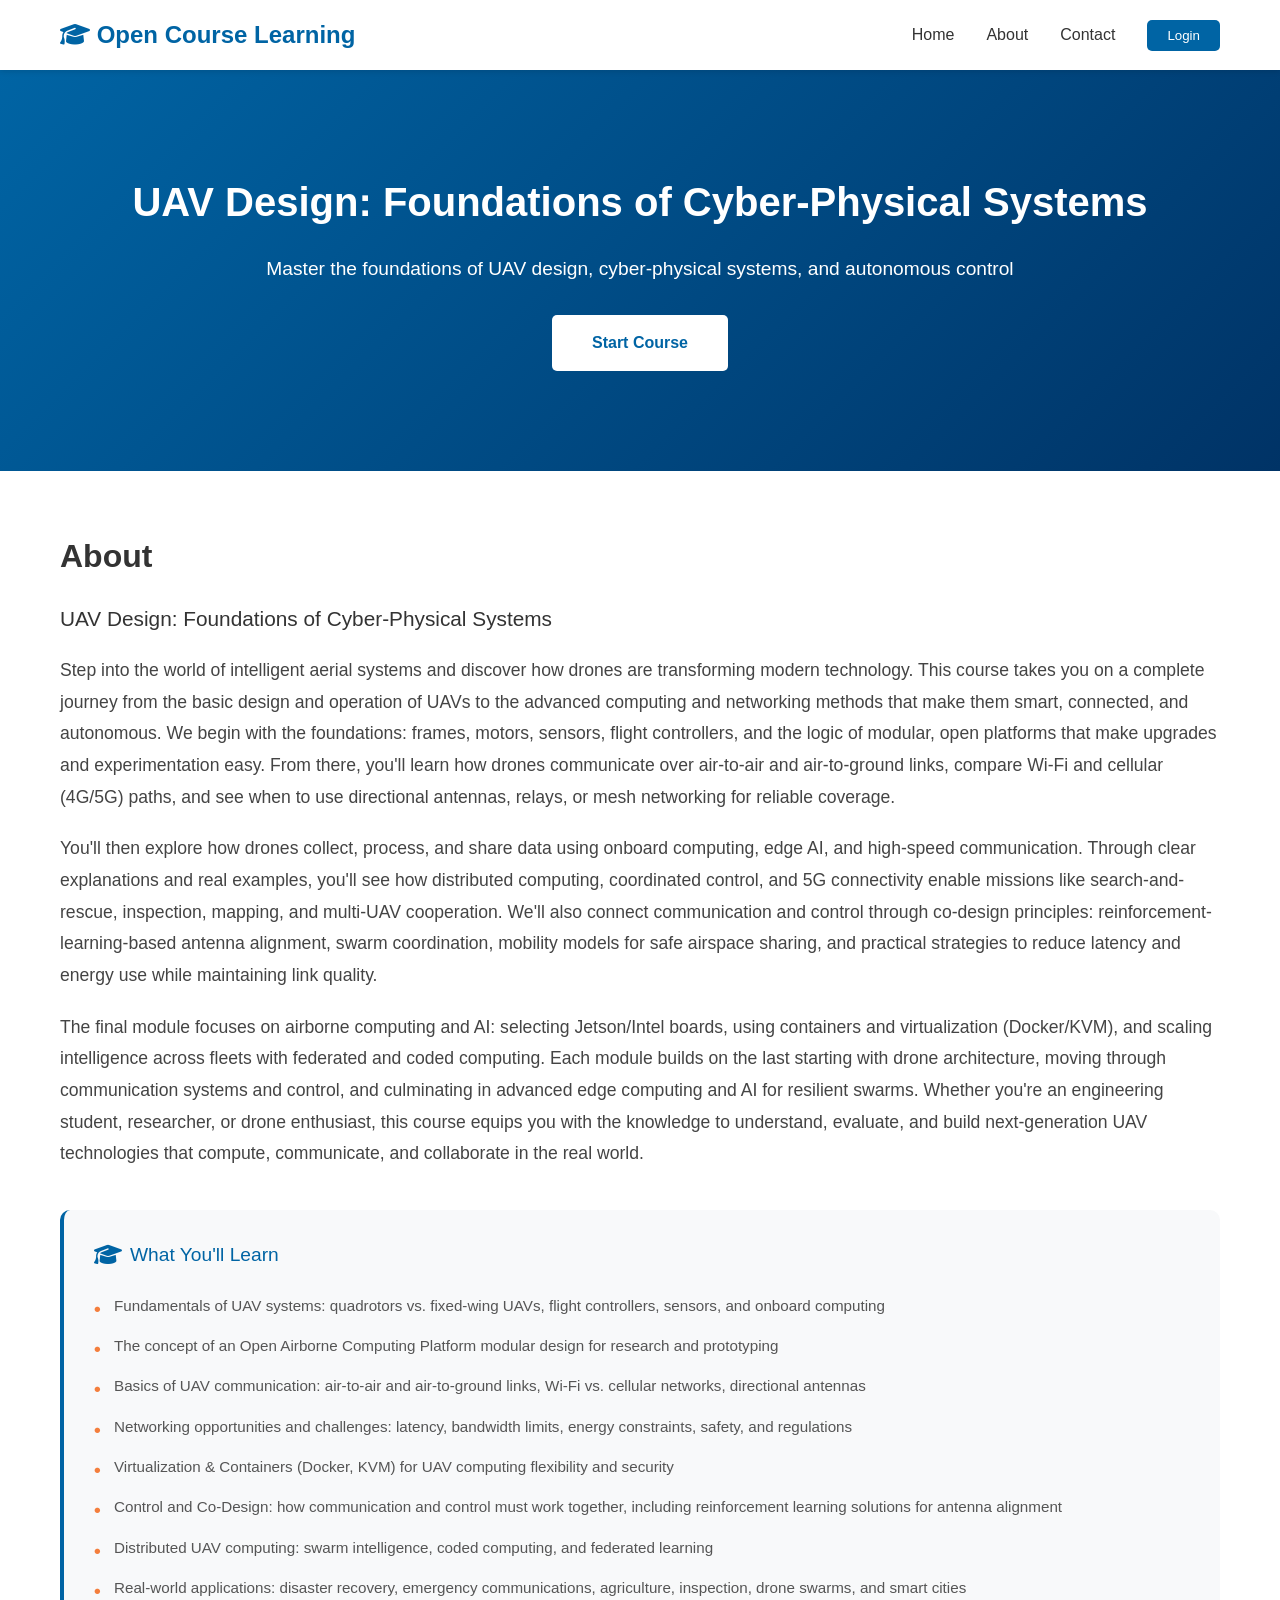
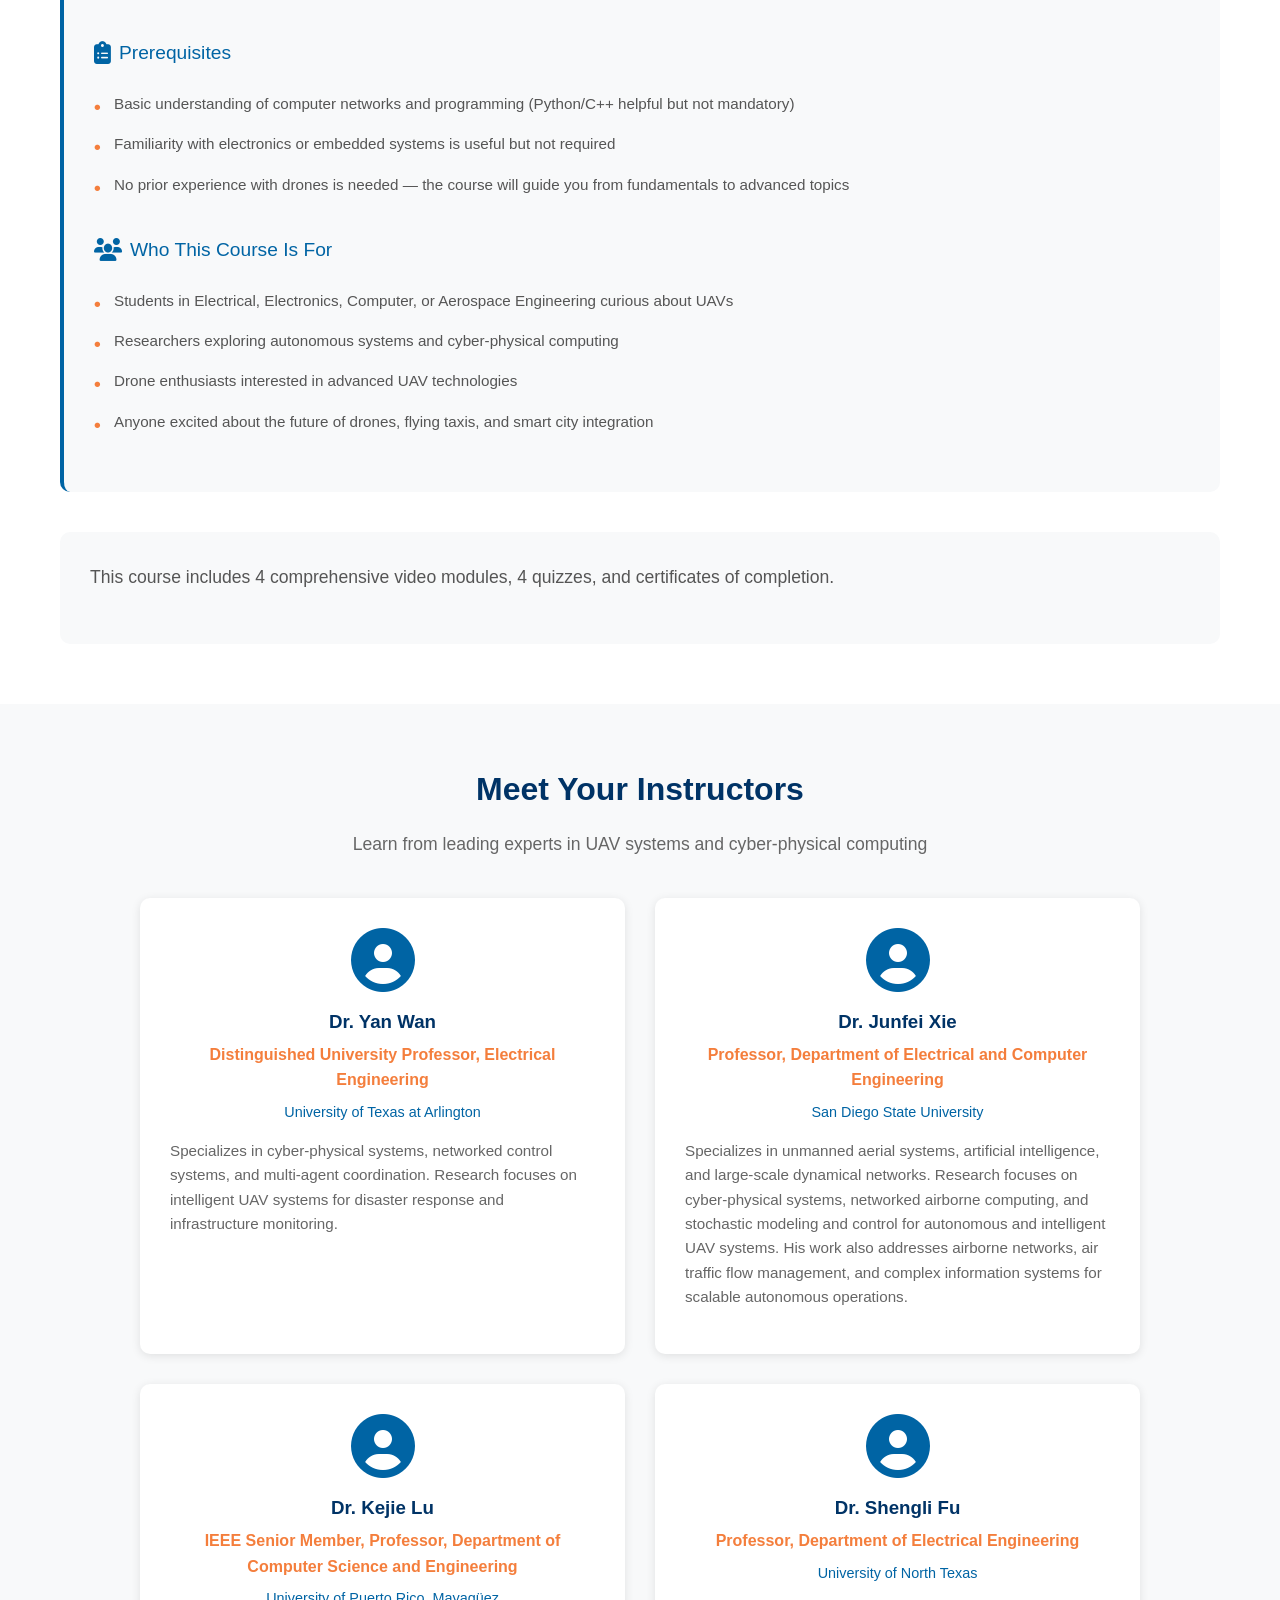
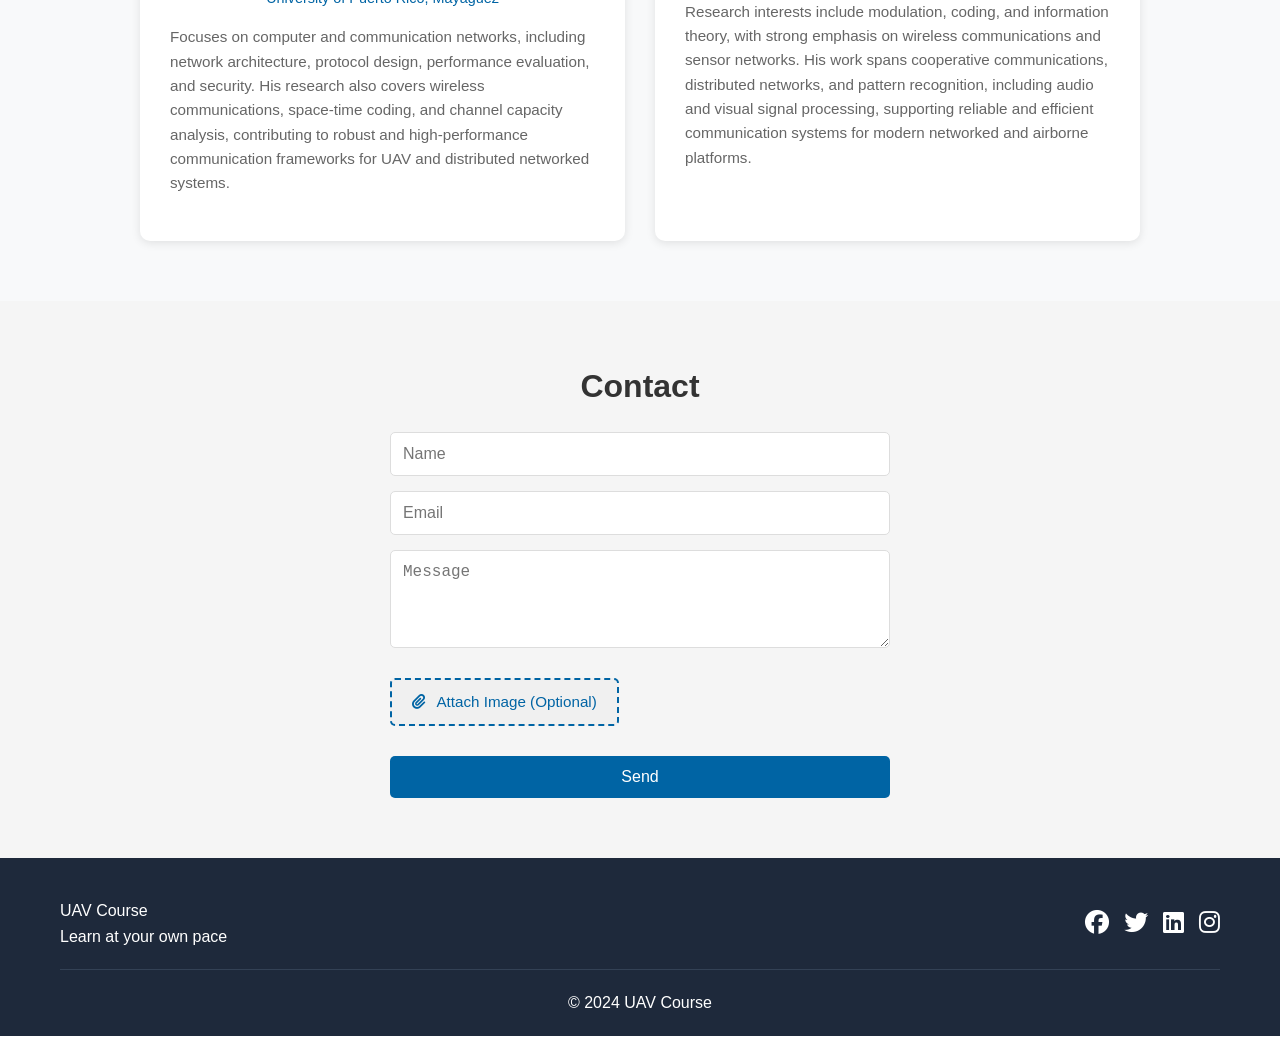
==== index.html @ 5e415e04 "Remove forgot password feature, add admin password reset tool" ====
<!DOCTYPE html>
<html lang="en">
<head>
    <meta charset="UTF-8">
    <meta name="viewport" content="width=device-width, initial-scale=1.0">
    <title>UAV Course</title>
    <link rel="stylesheet" href="css/landing-styles.css">
    <link rel="stylesheet" href="https://cdnjs.cloudflare.com/ajax/libs/font-awesome/6.4.0/css/all.min.css">
</head>
<body>
    <!-- Simple Navigation -->
    <nav class="navbar">
        <div class="container">
            <div class="logo">
                <i class="fas fa-graduation-cap"></i> Open Course Learning
            </div>
            <div class="nav-links">
                <a href="#home">Home</a>
                <a href="#about">About</a>
                <a href="#contact">Contact</a>
                <button id="authButton" class="login-btn" onclick="showAuthModal()">Login</button>
                <div id="userInfo" class="user-info" style="display: none;"></div>
            </div>
        </div>
    </nav>

    <!-- Hero Section -->
    <section id="home" class="hero">
        <h1>UAV Design: Foundations of Cyber-Physical Systems</h1>
        <p>Master the foundations of UAV design, cyber-physical systems, and autonomous control</p>
        <a href="course.html" class="start-btn">Start Course</a>
    </section>

    <!-- About Section -->
    <section id="about" class="about">
        <div class="container">
            <h2 style="text-align: left;">About</h2>
            <h3 style="text-align: left; font-weight: normal; font-size: 1.3rem; margin-bottom: 20px;">UAV Design: Foundations of Cyber-Physical Systems</h3>
            <p class="course-description" style="text-align: left;">Step into the world of intelligent aerial systems and discover how drones are transforming modern technology. This course takes you on a complete journey from the basic design and operation of UAVs to the advanced computing and networking methods that make them smart, connected, and autonomous. We begin with the foundations: frames, motors, sensors, flight controllers, and the logic of modular, open platforms that make upgrades and experimentation easy. From there, you'll learn how drones communicate over air-to-air and air-to-ground links, compare Wi-Fi and cellular (4G/5G) paths, and see when to use directional antennas, relays, or mesh networking for reliable coverage.</p>
            
            <p class="course-description" style="text-align: left;">You'll then explore how drones collect, process, and share data using onboard computing, edge AI, and high-speed communication. Through clear explanations and real examples, you'll see how distributed computing, coordinated control, and 5G connectivity enable missions like search-and-rescue, inspection, mapping, and multi-UAV cooperation. We'll also connect communication and control through co-design principles: reinforcement-learning-based antenna alignment, swarm coordination, mobility models for safe airspace sharing, and practical strategies to reduce latency and energy use while maintaining link quality.</p>
            
            <p class="course-description" style="text-align: left;">The final module focuses on airborne computing and AI: selecting Jetson/Intel boards, using containers and virtualization (Docker/KVM), and scaling intelligence across fleets with federated and coded computing. Each module builds on the last starting with drone architecture, moving through communication systems and control, and culminating in advanced edge computing and AI for resilient swarms. Whether you're an engineering student, researcher, or drone enthusiast, this course equips you with the knowledge to understand, evaluate, and build next-generation UAV technologies that compute, communicate, and collaborate in the real world.</p>
            
            <div class="course-info-single">
                <div class="info-box-full">
                    <h3><i class="fas fa-graduation-cap"></i> What You'll Learn</h3>
                    <ul>
                        <li>Fundamentals of UAV systems: quadrotors vs. fixed-wing UAVs, flight controllers, sensors, and onboard computing</li>
                        <li>The concept of an Open Airborne Computing Platform modular design for research and prototyping</li>
                        <li>Basics of UAV communication: air-to-air and air-to-ground links, Wi-Fi vs. cellular networks, directional antennas</li>
                        <li>Networking opportunities and challenges: latency, bandwidth limits, energy constraints, safety, and regulations</li>
                        <li>Virtualization & Containers (Docker, KVM) for UAV computing flexibility and security</li>
                        <li>Control and Co-Design: how communication and control must work together, including reinforcement learning solutions for antenna alignment</li>
                        <li>Distributed UAV computing: swarm intelligence, coded computing, and federated learning</li>
                        <li>Real-world applications: disaster recovery, emergency communications, agriculture, inspection, drone swarms, and smart cities</li>
                    </ul>
                    
                    <h3><i class="fas fa-clipboard-list"></i> Prerequisites</h3>
                    <ul>
                        <li>Basic understanding of computer networks and programming (Python/C++ helpful but not mandatory)</li>
                        <li>Familiarity with electronics or embedded systems is useful but not required</li>
                        <li>No prior experience with drones is needed — the course will guide you from fundamentals to advanced topics</li>
                    </ul>
                    
                    <h3><i class="fas fa-users"></i> Who This Course Is For</h3>
                    <ul>
                        <li>Students in Electrical, Electronics, Computer, or Aerospace Engineering curious about UAVs</li>
                        <li>Researchers exploring autonomous systems and cyber-physical computing</li>
                        <li>Drone enthusiasts interested in advanced UAV technologies</li>
                        <li>Anyone excited about the future of drones, flying taxis, and smart city integration</li>
                    </ul>
                </div>
            </div>
            
            <div class="course-features">
                <p class="features-note">This course includes 4 comprehensive video modules, 4 quizzes, and certificates of completion.</p>
            </div>
        </div>
    </section>

    <!-- Instructors Section -->
    <section id="instructors" class="instructors">
        <div class="container">
            <h2>Meet Your Instructors</h2>
            <p class="section-subtitle">Learn from leading experts in UAV systems and cyber-physical computing</p>
            <div class="instructors-grid">
                <div class="instructor-card">
                    <div class="instructor-icon">
                        <i class="fas fa-user-circle"></i>
                    </div>
                    <h3>Dr. Yan Wan</h3>
                    <p class="instructor-title">Distinguished University Professor, Electrical Engineering</p>
                    <p class="instructor-university">University of Texas at Arlington</p>
                    <p class="instructor-bio">Specializes in cyber-physical systems, networked control systems, and multi-agent coordination. Research focuses on intelligent UAV systems for disaster response and infrastructure monitoring.</p>
                </div>
                <div class="instructor-card">
                    <div class="instructor-icon">
                        <i class="fas fa-user-circle"></i>
                    </div>
                    <h3>Dr. Junfei Xie</h3>
                    <p class="instructor-title">Professor, Department of Electrical and Computer Engineering</p>
                    <p class="instructor-university">San Diego State University</p>
                    <p class="instructor-bio">Specializes in unmanned aerial systems, artificial intelligence, and large-scale dynamical networks. Research focuses on cyber-physical systems, networked airborne computing, and stochastic modeling and control for autonomous and intelligent UAV systems. His work also addresses airborne networks, air traffic flow management, and complex information systems for scalable autonomous operations.</p>
                </div>
                <div class="instructor-card">
                    <div class="instructor-icon">
                        <i class="fas fa-user-circle"></i>
                    </div>
                    <h3>Dr. Kejie Lu</h3>
                    <p class="instructor-title">IEEE Senior Member, Professor, Department of Computer Science and Engineering</p>
                    <p class="instructor-university">University of Puerto Rico, Mayagüez</p>
                    <p class="instructor-bio">Focuses on computer and communication networks, including network architecture, protocol design, performance evaluation, and security. His research also covers wireless communications, space-time coding, and channel capacity analysis, contributing to robust and high-performance communication frameworks for UAV and distributed networked systems.</p>
                </div>
                <div class="instructor-card">
                    <div class="instructor-icon">
                        <i class="fas fa-user-circle"></i>
                    </div>
                    <h3>Dr. Shengli Fu</h3>
                    <p class="instructor-title">Professor, Department of Electrical Engineering</p>
                    <p class="instructor-university">University of North Texas</p>
                    <p class="instructor-bio">Research interests include modulation, coding, and information theory, with strong emphasis on wireless communications and sensor networks. His work spans cooperative communications, distributed networks, and pattern recognition, including audio and visual signal processing, supporting reliable and efficient communication systems for modern networked and airborne platforms.</p>
                </div>
            </div>
        </div>
    </section>

    <!-- Contact Section -->
    <section id="contact" class="contact">
        <div class="container">
            <h2>Contact</h2>
            <form id="contactForm">
                <input type="text" id="contactName" name="name" placeholder="Name" required>
                <input type="email" id="contactEmail" name="email" placeholder="Email" required>
                <textarea id="contactMessage" name="message" placeholder="Message" rows="4" required></textarea>
                <div class="file-upload-wrapper">
                    <label for="contactAttachment" class="file-upload-label">
                        <i class="fas fa-paperclip"></i> Attach Image (Optional)
                    </label>
                    <input type="file" id="contactAttachment" name="attachment" accept="image/*" class="file-input">
                    <span id="fileName" class="file-name"></span>
                </div>
                <button type="submit" id="contactSubmitBtn">Send</button>
            </form>
        </div>
    </section>

    <!-- Simple Footer -->
    <footer class="footer">
        <div class="container">
            <div class="footer-content">
                <div>
                    <p>UAV Course</p>
                    <p>Learn at your own pace</p>
                </div>
                <div class="social">
                    <a href="#"><i class="fab fa-facebook"></i></a>
                    <a href="#"><i class="fab fa-twitter"></i></a>
                    <a href="#"><i class="fab fa-linkedin"></i></a>
                    <a href="#"><i class="fab fa-instagram"></i></a>
                </div>
            </div>
            <p class="copyright">© 2024 UAV Course</p>
        </div>
    </footer>

    <!-- Login Modal -->
    <div id="authModal" class="modal">
        <div class="modal-box">
            <button class="close-btn" onclick="closeAuthModal()">×</button>
            
            <div id="loginForm" class="form-container">
                <h3>Login</h3>
                <form onsubmit="handleLogin(event)">
                    <input type="email" id="loginEmail" placeholder="Email" required>
                    <input type="password" id="loginPassword" placeholder="Password" required>
                    <button type="submit">Login</button>
                </form>
                <p>Don't have an account? <a href="#" id="showRegister">Register</a></p>
                <p style="font-size: 0.9rem; color: #666; margin-top: 10px;">Forgot password? <a href="#contact">Contact us</a> for help.</p>
            </div>

            <div id="registerForm" class="form-container" style="display: none;">
                <h3>Register</h3>
                <form onsubmit="handleRegister(event)">
                    <input type="text" id="registerFirstName" placeholder="First Name" required>
                    <input type="text" id="registerLastName" placeholder="Last Name" required>
                    <input type="email" id="registerEmail" placeholder="Email" required>
                    <input type="password" id="registerPassword" placeholder="Create New Password" minlength="6" required>
                    <button type="submit">Register</button>
                </form>
                <p>Already have an account? <a href="#" id="showLogin">Login</a></p>
            </div>
        </div>
    </div>

    <script src="js/auth.js"></script>
    <script src="js/landing-contact.js"></script>
    <script>
        // Smooth scroll
        document.querySelectorAll('a[href^="#"]').forEach(link => {
            link.addEventListener('click', (e) => {
                e.preventDefault();
                const target = document.querySelector(link.getAttribute('href'));
                if (target) {
                    target.scrollIntoView({ behavior: 'smooth' });
                }
            });
        });
    </script>
</body>
</html>
---- css/landing-styles.css ----
* {
    margin: 0;
    padding: 0;
    box-sizing: border-box;
}

body {
    font-family: Arial, sans-serif;
    line-height: 1.6;
    color: #333;
}

.container {
    max-width: 1200px;
    margin: 0 auto;
    padding: 0 20px;
}

/* Navigation */
.navbar {
    background: white;
    padding: 1rem 0;
    box-shadow: 0 2px 5px rgba(0,0,0,0.1);
    position: sticky;
    top: 0;
    z-index: 100;
}

.navbar .container {
    display: flex;
    justify-content: space-between;
    align-items: center;
}

.logo {
    font-size: 1.5rem;
    font-weight: bold;
    color: #0064A4;
}

.nav-links {
    display: flex;
    gap: 2rem;
    align-items: center;
}

.nav-links a {
    color: #333;
    text-decoration: none;
}

.nav-links a:hover {
    color: #0064A4;
}

.login-btn {
    padding: 8px 20px;
    background: #0064A4;
    color: white;
    border: none;
    border-radius: 5px;
    cursor: pointer;
}

.login-btn:hover {
    background: #003366;
}

/* Hero */
.hero {
    text-align: center;
    padding: 100px 20px;
    background: linear-gradient(135deg, #0064A4 0%, #003366 100%);
    color: white;
}

.hero h1 {
    font-size: 2.5rem;
    margin-bottom: 20px;
    font-weight: 700;
}

.hero p {
    font-size: 1.2rem;
    margin-bottom: 30px;
    font-weight: 400;
}

.start-btn {
    display: inline-block;
    padding: 15px 40px;
    background: white;
    color: #0064A4;
    text-decoration: none;
    border-radius: 5px;
    font-weight: bold;
}

.start-btn:hover {
    background: #f0f0f0;
}

/* About */
.about {
    padding: 60px 20px;
    background: white;
}

.about h2 {
    text-align: left !important;
    margin-bottom: 20px;
    font-size: 2rem;
}

.about h3 {
    text-align: left !important;
    font-weight: normal;
    font-size: 1.3rem;
    margin-bottom: 20px;
}

.about p {
    text-align: left !important;
    max-width: 100%;
    margin: 0 0 20px 0;
    font-size: 1.1rem;
}

.course-description {
    font-size: 1.05rem;
    line-height: 1.8;
    color: #444;
    margin-bottom: 20px;
    text-align: left !important;
    max-width: 100%;
}

.course-info-grid {
    display: grid;
    grid-template-columns: repeat(3, 1fr);
    gap: 20px;
    margin: 30px 0;
}

.info-box {
    background: #f8f9fa;
    padding: 20px;
    border-radius: 8px;
    border-left: 4px solid #0064A4;
}

.info-box h3 {
    color: #0064A4;
    margin-bottom: 12px;
    font-size: 1.1rem;
    display: flex;
    align-items: center;
    gap: 8px;
}

.info-box h3 i {
    font-size: 1.3rem;
}

.info-box ul {
    list-style: none;
    padding: 0;
    margin: 0;
}

.info-box ul li {
    padding: 6px 0;
    padding-left: 20px;
    position: relative;
    color: #555;
    line-height: 1.5;
    font-size: 0.9rem;
}

.info-box ul li:before {
    content: "•";
    position: absolute;
    left: 0;
    color: #F47E3C;
    font-weight: bold;
    font-size: 1.2rem;
}

.features-note {
    font-size: 1.1rem;
    color: #555;
    line-height: 1.8;
    text-align: center;
    margin-top: 30px;
}

/* Course Features */
.course-features {
    text-align: center;
    margin-top: 40px;
    padding: 30px;
    background: #f8f9fa;
    border-radius: 10px;
}

/* Instructors Section */
.instructors {
    padding: 60px 20px;
    background: #f8f9fa;
}

.instructors h2 {
    text-align: center;
    margin-bottom: 15px;
    font-size: 2rem;
    color: #003366;
}

.section-subtitle {
    text-align: center;
    color: #666;
    margin-bottom: 40px;
    font-size: 1.1rem;
}

.instructors-grid {
    display: grid;
    grid-template-columns: repeat(2, 1fr);
    gap: 30px;
    max-width: 1000px;
    margin: 0 auto;
}

.instructor-card {
    background: white;
    padding: 30px;
    border-radius: 10px;
    box-shadow: 0 2px 10px rgba(0,0,0,0.1);
    transition: transform 0.3s;
}

.instructor-card:hover {
    transform: translateY(-5px);
    box-shadow: 0 5px 20px rgba(0,100,164,0.2);
}

.instructor-icon {
    text-align: center;
    margin-bottom: 15px;
}

.instructor-icon i {
    font-size: 4rem;
    color: #0064A4;
}

.instructor-card h3 {
    text-align: center;
    color: #003366;
    margin-bottom: 5px;
}

.instructor-title {
    text-align: center;
    color: #F47E3C;
    font-weight: 600;
    margin-bottom: 8px;
}

.instructor-university {
    text-align: center;
    color: #0064A4;
    font-size: 0.9rem;
    font-weight: 500;
    margin-bottom: 15px;
}

.instructor-bio {
    color: #666;
    line-height: 1.6;
    font-size: 0.95rem;
    text-align: left;
    margin-bottom: 15px;
}

.instructor-email {
    text-align: center;
    font-size: 0.9rem;
    color: #0064A4;
    margin-top: 15px;
}

.instructor-email i {
    margin-right: 5px;
}

.instructor-email a {
    color: #0064A4;
    text-decoration: none;
    font-weight: 500;
}

.instructor-email a:hover {
    text-decoration: underline;
}

.instructor-video-link {
    display: inline-block;
    padding: 10px 20px;
    background: #0064A4;
    color: white !important;
    text-decoration: none;
    border-radius: 5px;
    font-size: 14px;
    font-weight: 600;
    transition: all 0.3s ease;
}

.instructor-video-link:hover {
    background: #004d7a;
    transform: translateY(-2px);
    box-shadow: 0 4px 8px rgba(0, 100, 164, 0.3);
}

.instructor-video-link i {
    margin-right: 5px;
}

/* Contact */
.contact {
    padding: 60px 20px;
    background: #f5f5f5;
}

.contact h2 {
    text-align: center;
    margin-bottom: 20px;
    font-size: 2rem;
}

.contact-info {
    text-align: center;
    font-size: 1.1rem;
    margin-bottom: 30px;
    color: #555;
}

.contact-info a {
    color: #0064A4;
    text-decoration: none;
    font-weight: 600;
}

.contact-info a:hover {
    text-decoration: underline;
}

.contact form {
    max-width: 500px;
    margin: 0 auto;
    display: flex;
    flex-direction: column;
    gap: 15px;
}

.contact input,
.contact textarea {
    padding: 12px;
    border: 1px solid #ddd;
    border-radius: 5px;
    font-size: 1rem;
}

.contact button {
    padding: 12px;
    background: #0064A4;
    color: white;
    border: none;
    border-radius: 5px;
    cursor: pointer;
    font-size: 1rem;
}

.contact button:hover {
    background: #003366;
}

.file-upload-wrapper {
    margin: 15px 0;
}

.file-upload-label {
    display: inline-block;
    padding: 10px 20px;
    background: #f0f0f0;
    color: #0064A4;
    border: 2px dashed #0064A4;
    border-radius: 5px;
    cursor: pointer;
    font-size: 0.95rem;
    transition: all 0.3s;
}

.file-upload-label:hover {
    background: #e0e0e0;
    border-color: #003366;
}

.file-upload-label i {
    margin-right: 8px;
}

.file-input {
    display: none;
}

.file-name {
    display: inline-block;
    margin-left: 15px;
    color: #666;
    font-size: 0.9rem;
}

/* Footer */
.footer {
    background: #1e293b;
    color: white;
    padding: 40px 20px 20px;
}

.footer-content {
    display: flex;
    justify-content: space-between;
    align-items: center;
    margin-bottom: 20px;
}

.social {
    display: flex;
    gap: 15px;
}

.social a {
    color: white;
    font-size: 1.5rem;
}

.social a:hover {
    color: #F47E3C;
}

.copyright {
    text-align: center;
    padding-top: 20px;
    border-top: 1px solid #334155;
}

/* Modal */
.modal {
    display: none;
    position: fixed;
    top: 0;
    left: 0;
    width: 100%;
    height: 100%;
    background: rgba(0,0,0,0.7);
    align-items: center;
    justify-content: center;
    z-index: 1000;
    opacity: 0;
    transition: opacity 0.3s ease;
}

.modal.show {
    display: flex !important;
    opacity: 1;
}

.modal-box {
    background: white;
    padding: 40px;
    border-radius: 10px;
    max-width: 400px;
    width: 90%;
    position: relative;
    animation: slideIn 0.3s ease;
}

@keyframes slideIn {
    from {
        transform: translateY(-50px);
        opacity: 0;
    }
    to {
        transform: translateY(0);
        opacity: 1;
    }
}

.close-btn {
    position: absolute;
    top: 10px;
    right: 15px;
    background: none;
    border: none;
    font-size: 2rem;
    cursor: pointer;
    color: #666;
}

.close-btn:hover {
    color: #333;
}

.form-container h3 {
    margin-bottom: 20px;
    text-align: center;
    color: #003366;
}

.form-container input {
    width: 100%;
    padding: 12px;
    margin-bottom: 15px;
    border: 1px solid #ddd;
    border-radius: 5px;
    font-size: 1rem;
}

.form-container input:focus {
    outline: none;
    border-color: #0064A4;
}

.form-container button {
    width: 100%;
    padding: 12px;
    background: #0064A4;
    color: white;
    border: none;
    border-radius: 5px;
    cursor: pointer;
    font-size: 1rem;
    font-weight: 600;
    transition: background 0.3s;
}

.form-container button:hover {
    background: #003366;
}

.form-container button:disabled {
    background: #ccc;
    cursor: not-allowed;
}

.form-container p {
    text-align: center;
    margin-top: 15px;
    font-size: 0.95rem;
}

.form-container a {
    color: #0064A4;
    text-decoration: none;
    font-weight: 600;
}

.form-container a:hover {
    text-decoration: underline;
}

/* User Info Display */
.user-info {
    display: none;
    align-items: center;
    gap: 10px;
    padding: 8px 15px;
    background: #f8f9fa;
    border-radius: 8px;
}

.user-avatar i {
    font-size: 2rem;
    color: #0064A4;
}

.user-details {
    display: flex;
    flex-direction: column;
    align-items: flex-start;
}

.user-name {
    font-weight: 600;
    color: #003366;
    font-size: 0.95rem;
}

.user-email {
    font-size: 0.8rem;
    color: #666;
}

.btn-logout {
    background: #dc3545;
    color: white;
    border: none;
    padding: 6px 12px;
    border-radius: 5px;
    cursor: pointer;
    font-size: 0.9rem;
    transition: background 0.3s;
}

.btn-logout:hover {
    background: #c82333;
}

.btn-logout i {
    font-size: 1rem;
}

/* Notification Styles */
.notification {
    position: fixed;
    top: 20px;
    right: 20px;
    padding: 15px 20px;
    border-radius: 8px;
    color: white;
    font-weight: 600;
    z-index: 10000;
    animation: slideInRight 0.3s ease;
    box-shadow: 0 4px 12px rgba(0,0,0,0.15);
}

@keyframes slideInRight {
    from {
        transform: translateX(400px);
        opacity: 0;
    }
    to {
        transform: translateX(0);
        opacity: 1;
    }
}

@keyframes slideOutRight {
    from {
        transform: translateX(0);
        opacity: 1;
    }
    to {
        transform: translateX(400px);
        opacity: 0;
    }
}

.notification.success {
    background: #28a745;
}

.notification.error {
    background: #dc3545;
}

.notification.info {
    background: #17a2b8;
}

/* Certificates Section */
.certificates-section {
    margin-top: 50px;
    padding: 40px;
    background: linear-gradient(135deg, #f8f9fa 0%, #e9ecef 100%);
    border-radius: 15px;
    border: 2px solid #0064A4;
}

.certificates-section h3 {
    text-align: center;
    color: #003366;
    font-size: 1.8rem;
    margin-bottom: 10px;
}

.cert-description {
    text-align: center;
    color: #666;
    margin-bottom: 30px;
    font-size: 1.1rem;
}

.certificates-grid {
    display: grid;
    grid-template-columns: repeat(auto-fit, minmax(280px, 1fr));
    gap: 25px;
    margin-top: 20px;
}

.certificate-card {
    background: white;
    padding: 30px;
    border-radius: 12px;
    box-shadow: 0 4px 15px rgba(0,0,0,0.1);
    text-align: center;
    transition: transform 0.3s, box-shadow 0.3s;
    border: 2px solid #e9ecef;
}

.certificate-card:hover {
    transform: translateY(-5px);
    box-shadow: 0 8px 25px rgba(0,100,164,0.2);
}

.certificate-card.full-course-cert {
    border: 3px solid #FFD700;
    background: linear-gradient(135deg, #FFF9E6 0%, #FFFBF0 100%);
}

.cert-icon {
    font-size: 4rem;
    color: #0064A4;
    margin-bottom: 15px;
}

.cert-icon.gold {
    color: #FFD700;
}

.certificate-card h4 {
    color: #003366;
    font-size: 1.2rem;
    margin-bottom: 10px;
    line-height: 1.4;
}

.cert-score {
    color: #F47E3C;
    font-size: 1.3rem;
    font-weight: bold;
    margin: 10px 0;
}

.cert-status {
    color: #10b981;
    font-size: 1rem;
    margin: 10px 0;
    display: flex;
    align-items: center;
    justify-content: center;
    gap: 8px;
}

.download-cert-btn {
    margin-top: 15px;
    padding: 12px 25px;
    background: #0064A4;
    color: white;
    border: none;
    border-radius: 8px;
    cursor: pointer;
    font-size: 1rem;
    font-weight: 600;
    transition: background 0.3s;
    display: inline-flex;
    align-items: center;
    gap: 8px;
}

.download-cert-btn:hover {
    background: #003366;
}

.download-cert-btn.gold {
    background: linear-gradient(135deg, #FFD700 0%, #FFA500 100%);
    color: #003366;
}

.download-cert-btn.gold:hover {
    background: linear-gradient(135deg, #FFA500 0%, #FF8C00 100%);
}

/* Responsive */
.course-info-single {
    margin: 40px 0;
}

.info-box-full {
    background: #f8f9fa;
    padding: 30px;
    border-radius: 10px;
    border-left: 4px solid #0064A4;
}

.info-box-full h3 {
    color: #0064A4;
    margin-top: 30px;
    margin-bottom: 15px;
    font-size: 1.2rem;
    display: flex;
    align-items: center;
    gap: 8px;
}

.info-box-full h3:first-child {
    margin-top: 0;
}

.info-box-full h3 i {
    font-size: 1.4rem;
}

.info-box-full ul {
    list-style: none;
    padding: 0;
    margin: 0 0 20px 0;
}

.info-box-full ul li {
    padding: 8px 0;
    padding-left: 20px;
    position: relative;
    color: #555;
    line-height: 1.6;
    font-size: 0.95rem;
}

.info-box-full ul li:before {
    content: "•";
    position: absolute;
    left: 0;
    color: #F47E3C;
    font-weight: bold;
    font-size: 1.2rem;
}

@media (max-width: 1024px) {
    .course-info-grid {
        grid-template-columns: 1fr;
    }
    
    .certificates-grid {
        grid-template-columns: repeat(auto-fit, minmax(250px, 1fr));
    }
}

@media (max-width: 768px) {
    .nav-links {
        gap: 1rem;
    }
    
    .hero h1 {
        font-size: 2rem;
    }
    
    .course-description {
        font-size: 1rem;
        text-align: left;
    }
    
    .course-info-grid {
        grid-template-columns: 1fr;
    }
    
    .instructors-grid {
        grid-template-columns: 1fr;
    }
    
    .footer-content {
        flex-direction: column;
        gap: 20px;
    }
    
    .user-info {
        flex-direction: column;
        gap: 5px;
    }
}
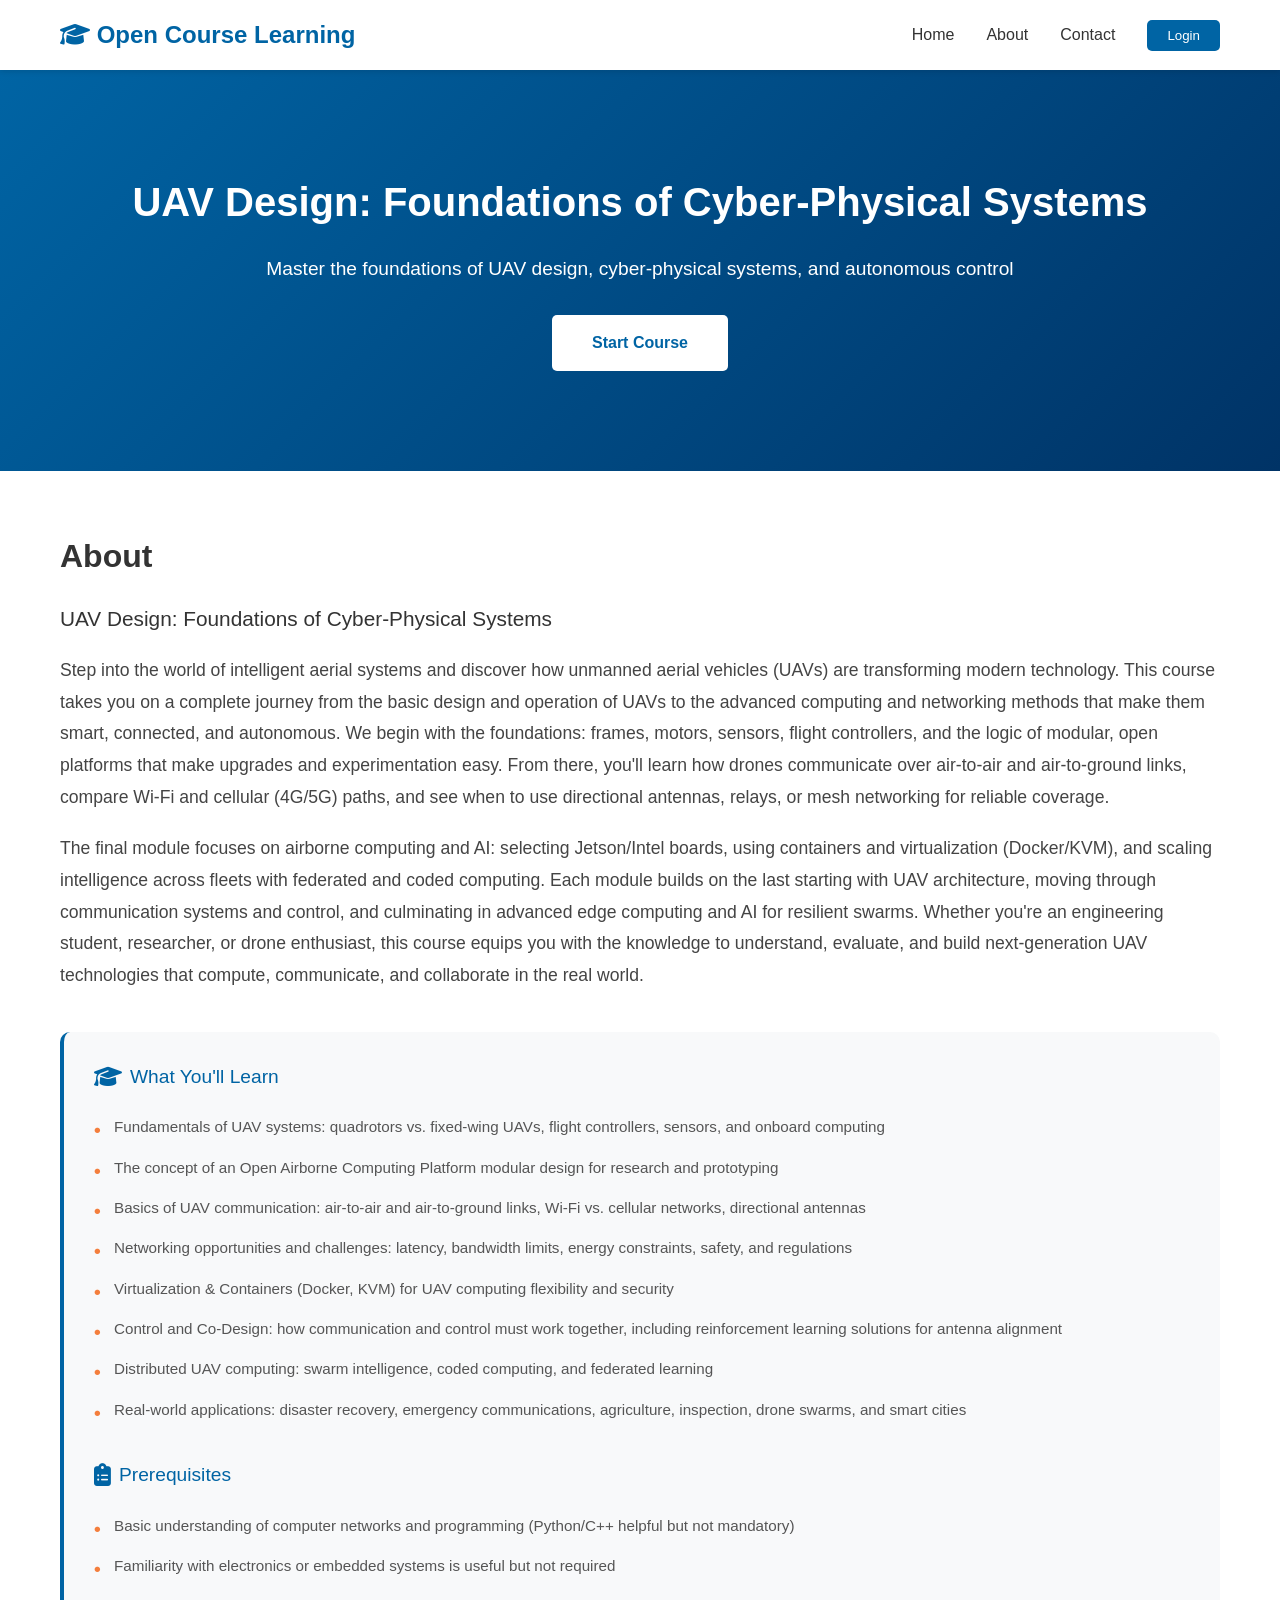
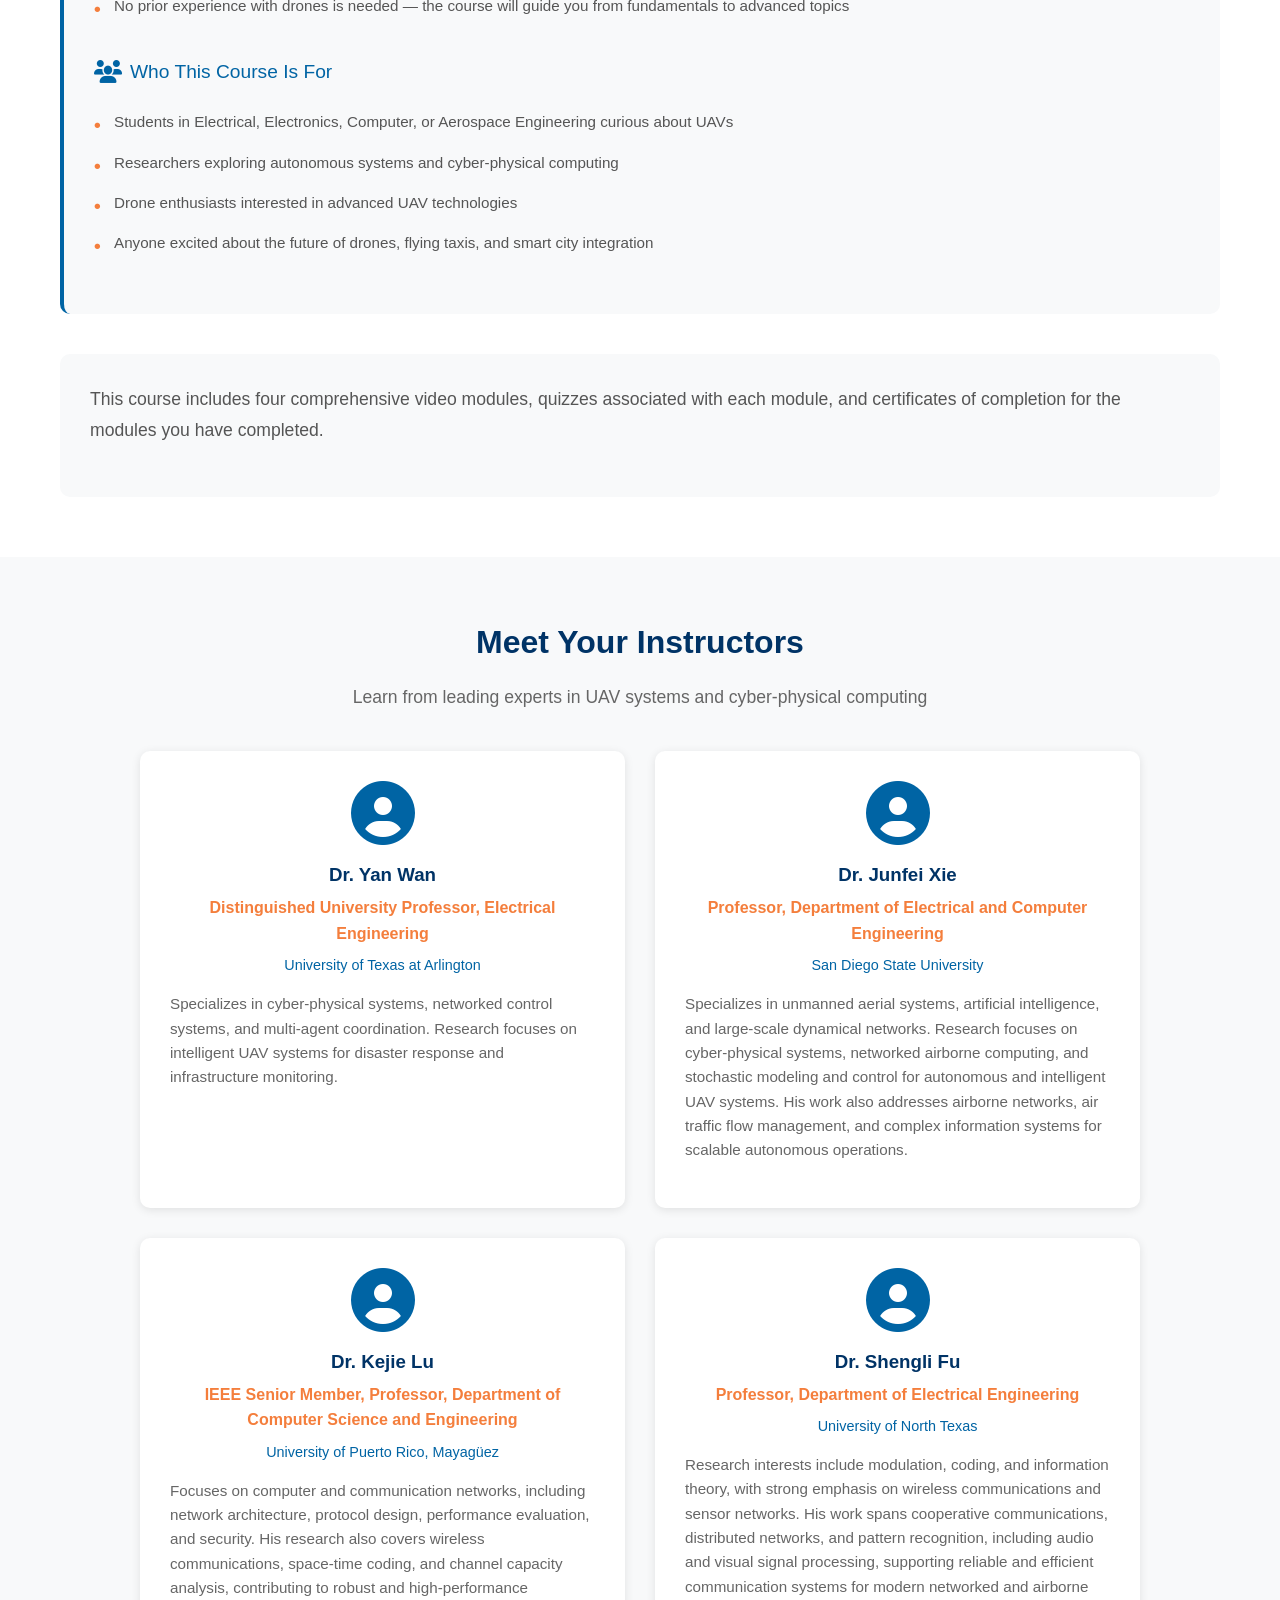
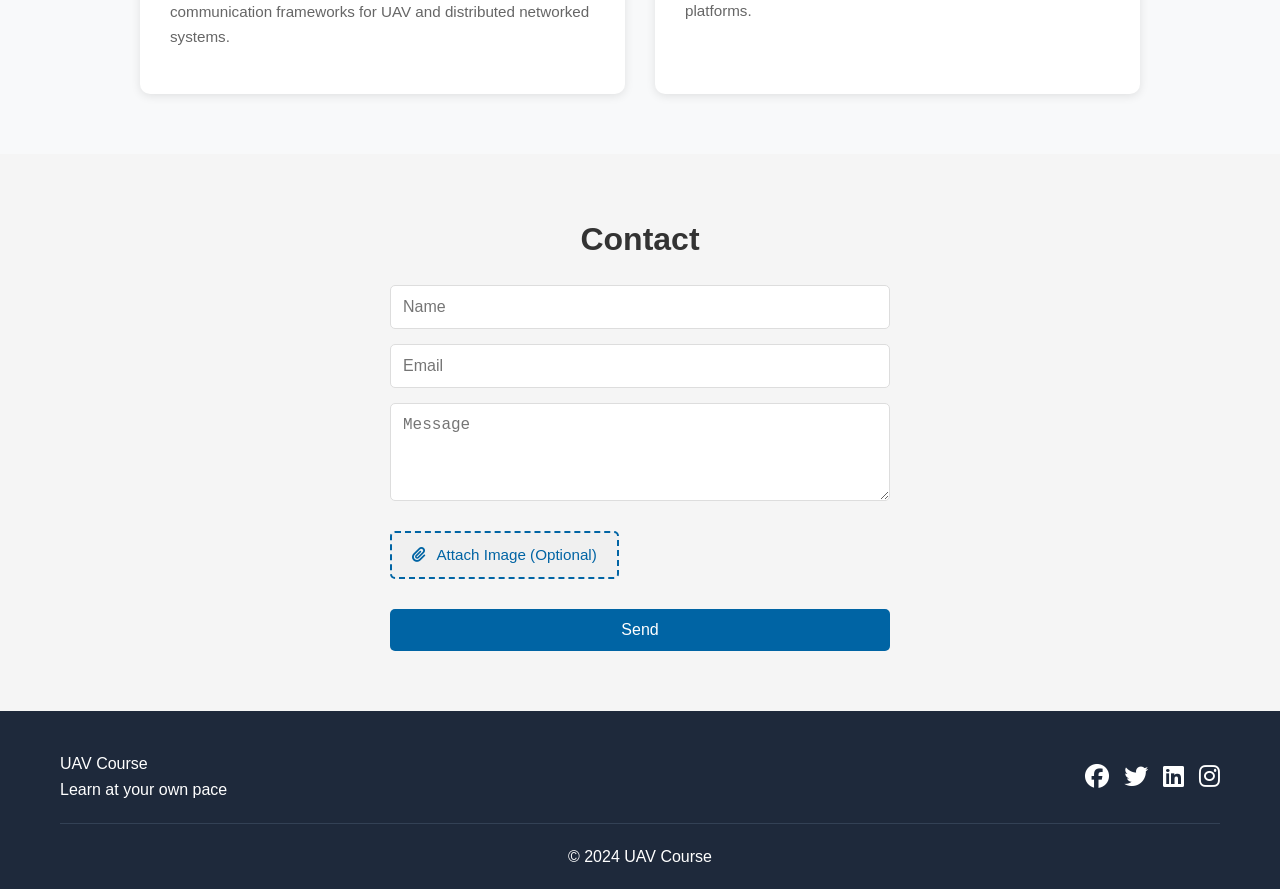
==== commit 8fbd5a25: "Update index.html" ====
--- a/index.html
+++ b/index.html
@@ -36,11 +36,9 @@
         <div class="container">
             <h2 style="text-align: left;">About</h2>
             <h3 style="text-align: left; font-weight: normal; font-size: 1.3rem; margin-bottom: 20px;">UAV Design: Foundations of Cyber-Physical Systems</h3>
-            <p class="course-description" style="text-align: left;">Step into the world of intelligent aerial systems and discover how drones are transforming modern technology. This course takes you on a complete journey from the basic design and operation of UAVs to the advanced computing and networking methods that make them smart, connected, and autonomous. We begin with the foundations: frames, motors, sensors, flight controllers, and the logic of modular, open platforms that make upgrades and experimentation easy. From there, you'll learn how drones communicate over air-to-air and air-to-ground links, compare Wi-Fi and cellular (4G/5G) paths, and see when to use directional antennas, relays, or mesh networking for reliable coverage.</p>
-            
-            <p class="course-description" style="text-align: left;">You'll then explore how drones collect, process, and share data using onboard computing, edge AI, and high-speed communication. Through clear explanations and real examples, you'll see how distributed computing, coordinated control, and 5G connectivity enable missions like search-and-rescue, inspection, mapping, and multi-UAV cooperation. We'll also connect communication and control through co-design principles: reinforcement-learning-based antenna alignment, swarm coordination, mobility models for safe airspace sharing, and practical strategies to reduce latency and energy use while maintaining link quality.</p>
-            
-            <p class="course-description" style="text-align: left;">The final module focuses on airborne computing and AI: selecting Jetson/Intel boards, using containers and virtualization (Docker/KVM), and scaling intelligence across fleets with federated and coded computing. Each module builds on the last starting with drone architecture, moving through communication systems and control, and culminating in advanced edge computing and AI for resilient swarms. Whether you're an engineering student, researcher, or drone enthusiast, this course equips you with the knowledge to understand, evaluate, and build next-generation UAV technologies that compute, communicate, and collaborate in the real world.</p>
+            <p class="course-description" style="text-align: left;">Step into the world of intelligent aerial systems and discover how unmanned aerial vehicles (UAVs) are transforming modern technology. This course takes you on a complete journey from the basic design and operation of UAVs to the advanced computing and networking methods that make them smart, connected, and autonomous. We begin with the foundations: frames, motors, sensors, flight controllers, and the logic of modular, open platforms that make upgrades and experimentation easy. From there, you'll learn how drones communicate over air-to-air and air-to-ground links, compare Wi-Fi and cellular (4G/5G) paths, and see when to use directional antennas, relays, or mesh networking for reliable coverage.</p>
+            
+            <p class="course-description" style="text-align: left;">The final module focuses on airborne computing and AI: selecting Jetson/Intel boards, using containers and virtualization (Docker/KVM), and scaling intelligence across fleets with federated and coded computing. Each module builds on the last starting with UAV architecture, moving through communication systems and control, and culminating in advanced edge computing and AI for resilient swarms. Whether you're an engineering student, researcher, or drone enthusiast, this course equips you with the knowledge to understand, evaluate, and build next-generation UAV technologies that compute, communicate, and collaborate in the real world.</p>
             
             <div class="course-info-single">
                 <div class="info-box-full">
@@ -74,7 +72,7 @@
             </div>
             
             <div class="course-features">
-                <p class="features-note">This course includes 4 comprehensive video modules, 4 quizzes, and certificates of completion.</p>
+                <p class="features-note">This course includes four comprehensive video modules, quizzes associated with each module, and certificates of completion for the modules you have completed.</p>
             </div>
         </div>
     </section>
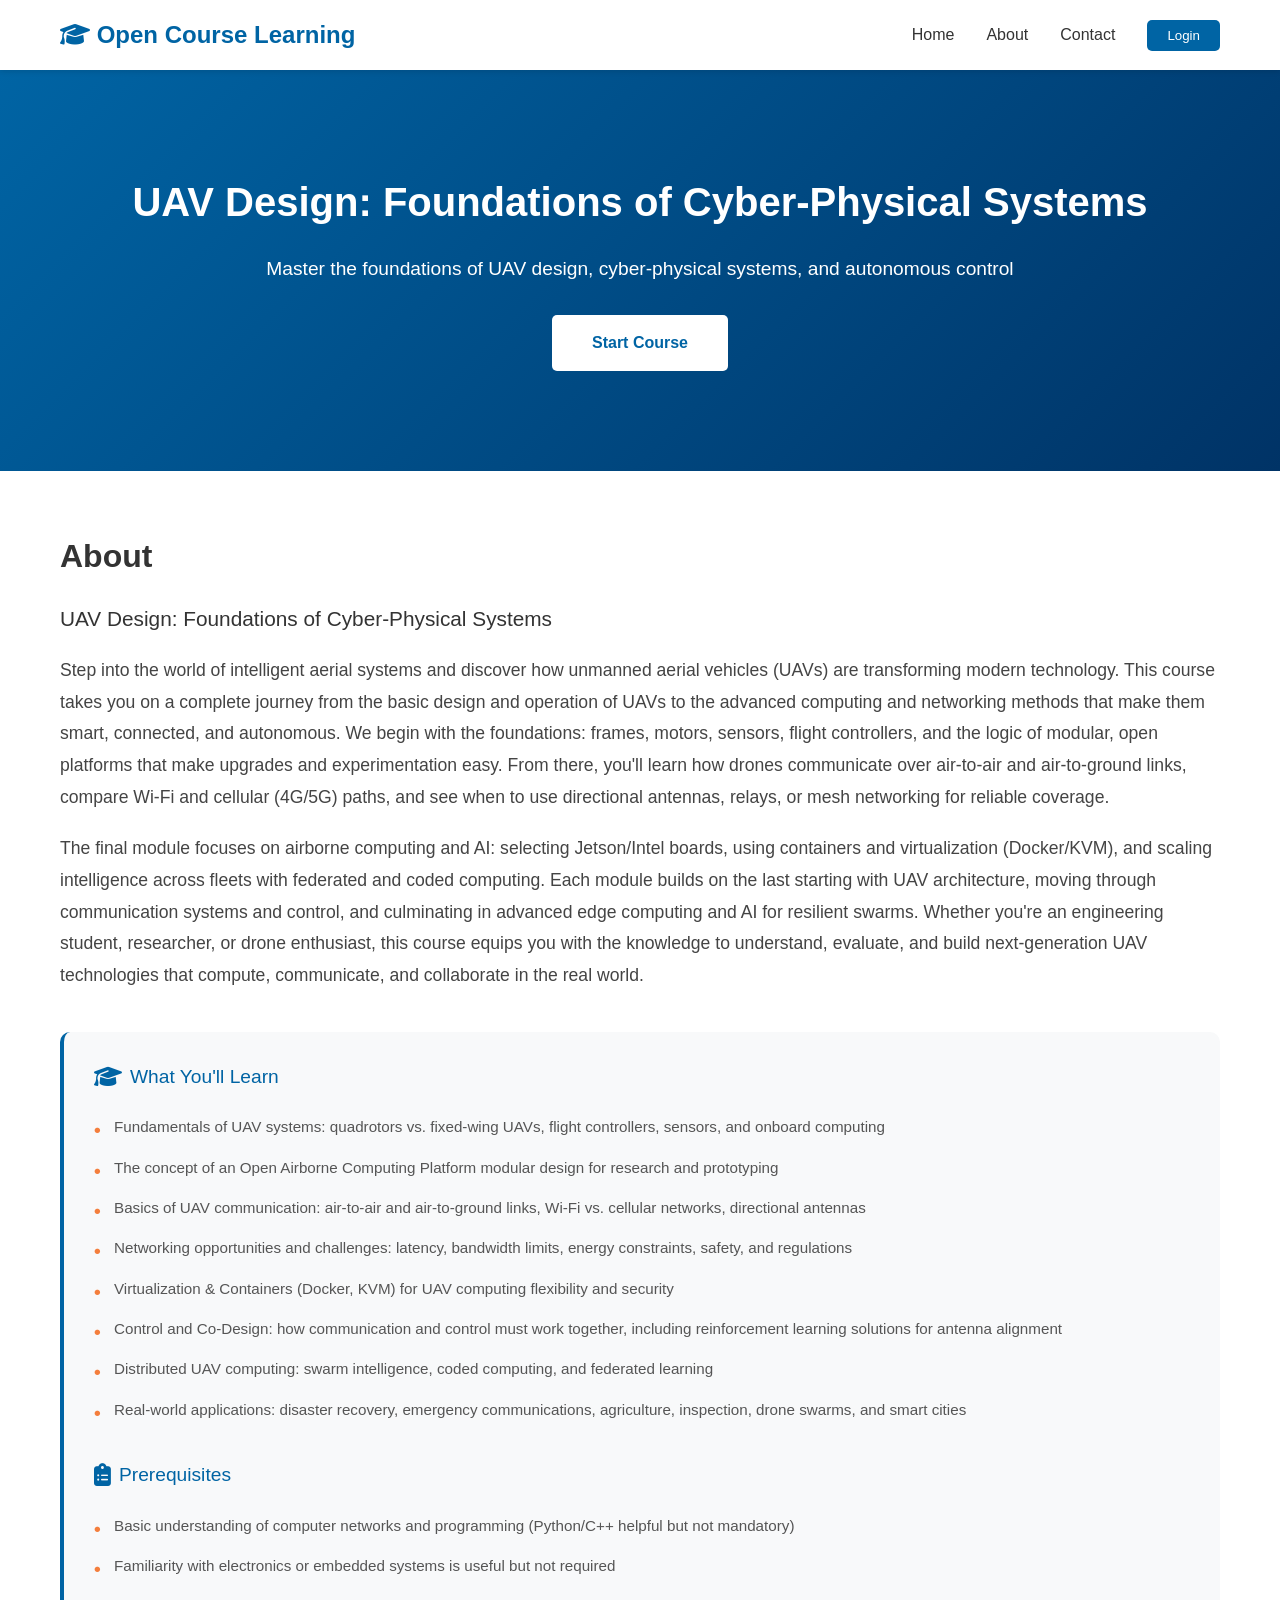
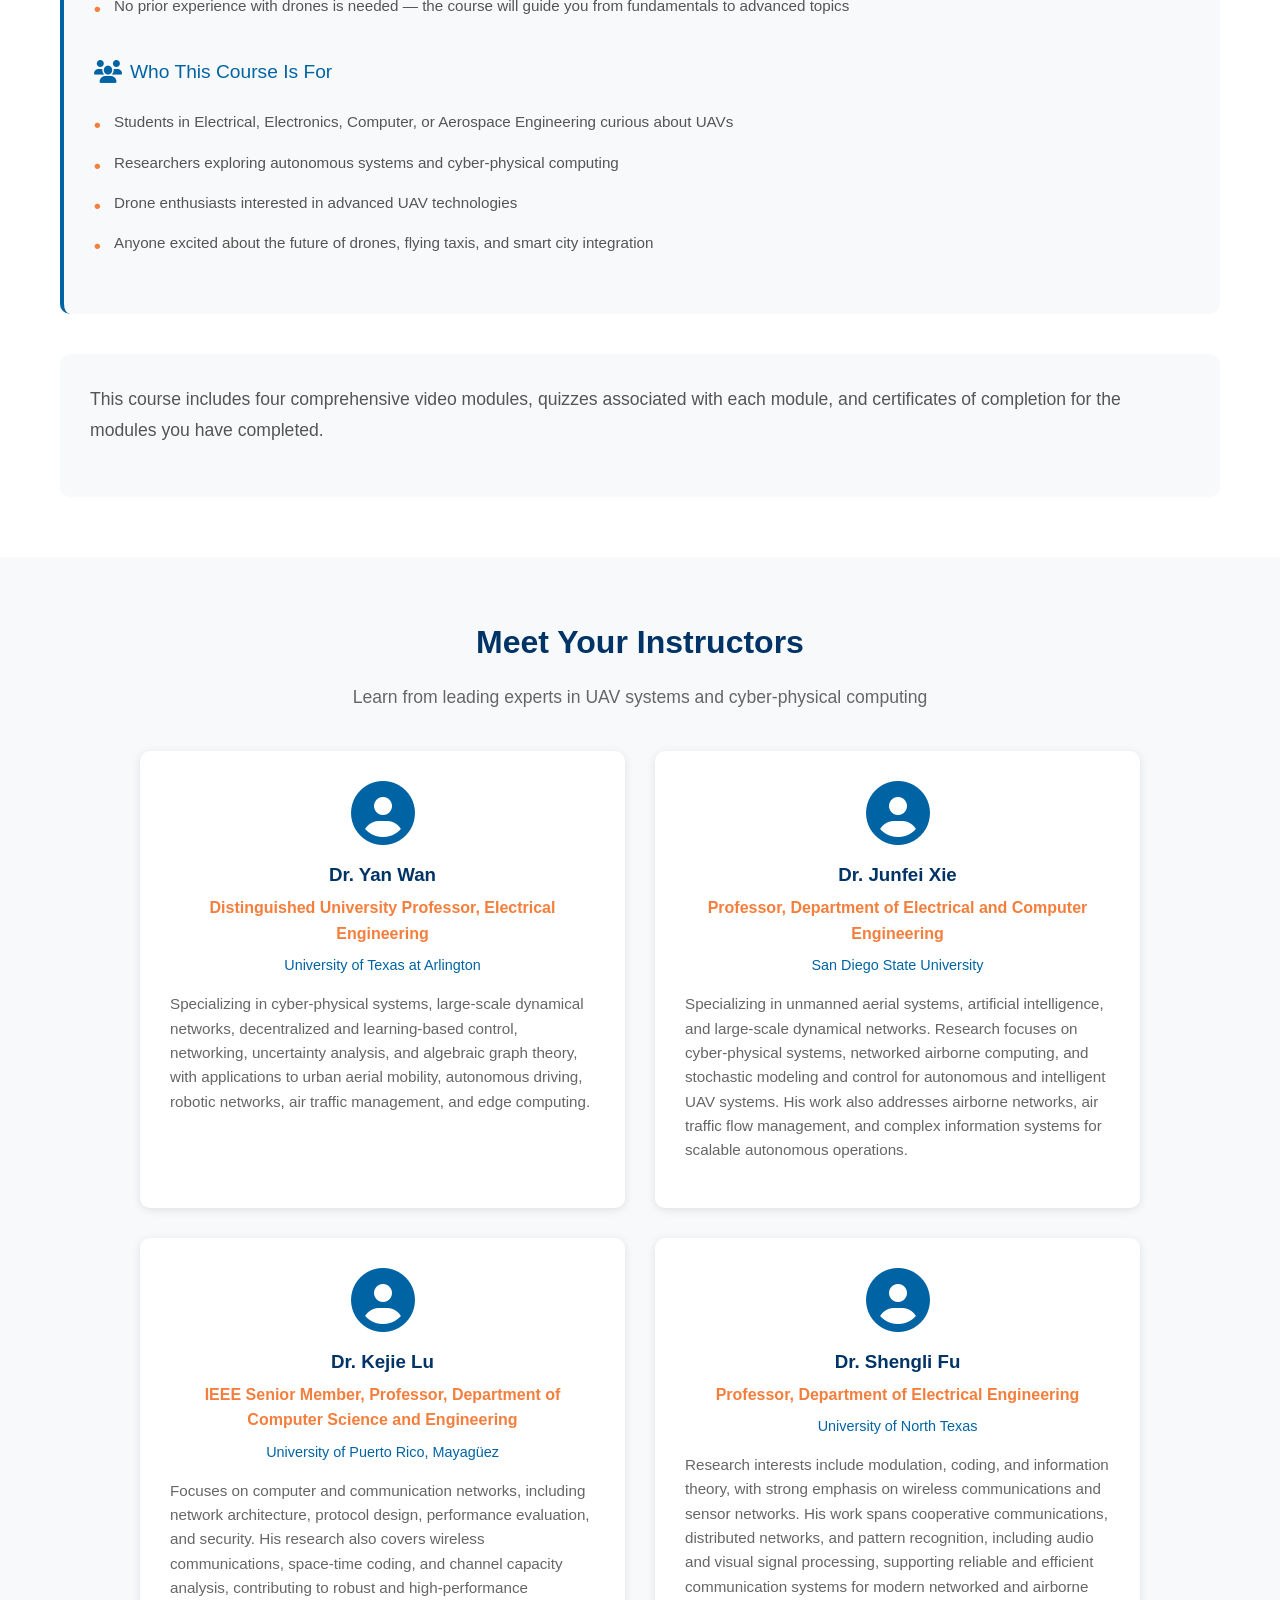
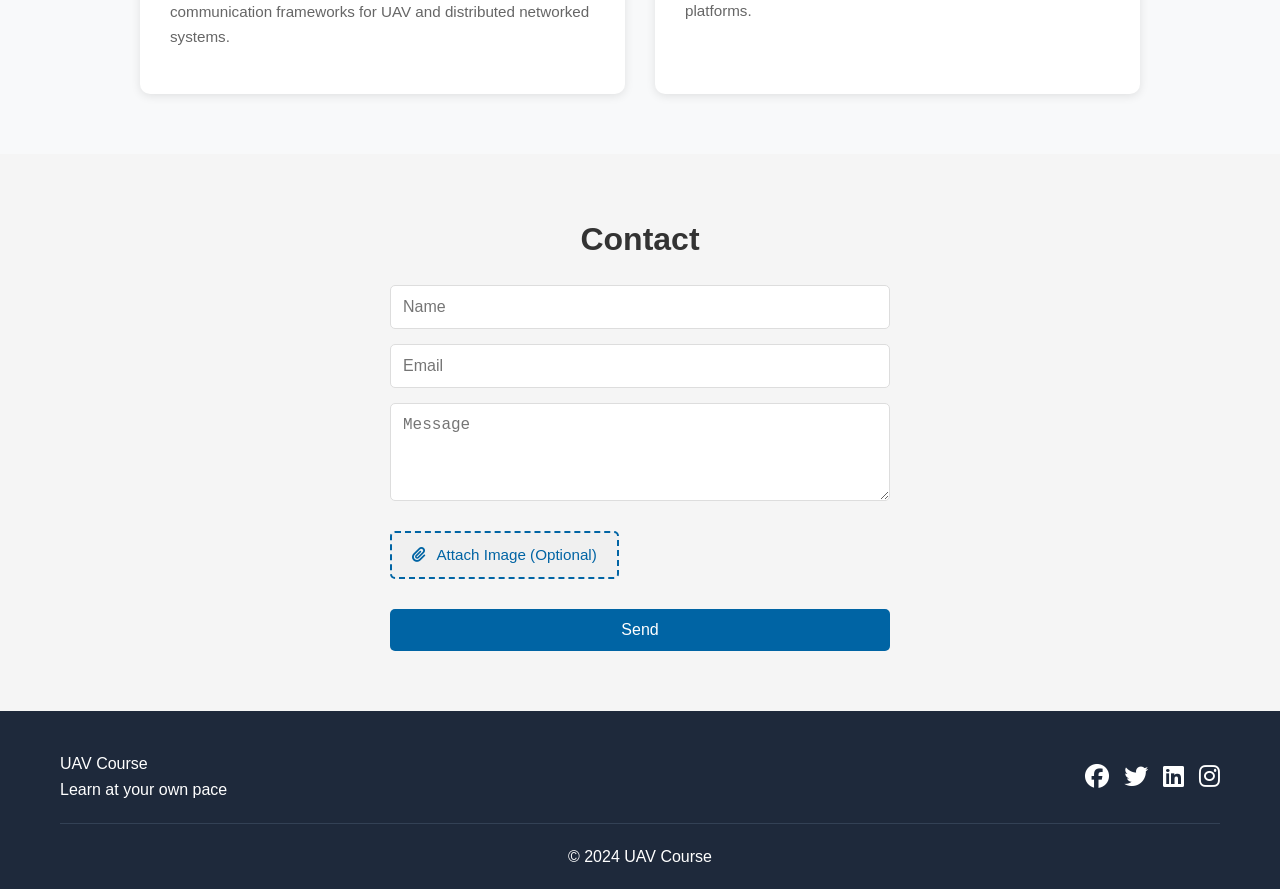
==== commit 779e41a7: "Update index.html" ====
--- a/index.html
+++ b/index.html
@@ -90,7 +90,7 @@
                     <h3>Dr. Yan Wan</h3>
                     <p class="instructor-title">Distinguished University Professor, Electrical Engineering</p>
                     <p class="instructor-university">University of Texas at Arlington</p>
-                    <p class="instructor-bio">Specializes in cyber-physical systems, networked control systems, and multi-agent coordination. Research focuses on intelligent UAV systems for disaster response and infrastructure monitoring.</p>
+                    <p class="instructor-bio">Specializing in cyber-physical systems, large-scale dynamical networks, decentralized and learning-based control, networking, uncertainty analysis, and algebraic graph theory, with applications to urban aerial mobility, autonomous driving, robotic networks, air traffic management, and edge computing.</p>
                 </div>
                 <div class="instructor-card">
                     <div class="instructor-icon">
@@ -99,7 +99,7 @@
                     <h3>Dr. Junfei Xie</h3>
                     <p class="instructor-title">Professor, Department of Electrical and Computer Engineering</p>
                     <p class="instructor-university">San Diego State University</p>
-                    <p class="instructor-bio">Specializes in unmanned aerial systems, artificial intelligence, and large-scale dynamical networks. Research focuses on cyber-physical systems, networked airborne computing, and stochastic modeling and control for autonomous and intelligent UAV systems. His work also addresses airborne networks, air traffic flow management, and complex information systems for scalable autonomous operations.</p>
+                    <p class="instructor-bio">Specializing in unmanned aerial systems, artificial intelligence, and large-scale dynamical networks. Research focuses on cyber-physical systems, networked airborne computing, and stochastic modeling and control for autonomous and intelligent UAV systems. His work also addresses airborne networks, air traffic flow management, and complex information systems for scalable autonomous operations.</p>
                 </div>
                 <div class="instructor-card">
                     <div class="instructor-icon">
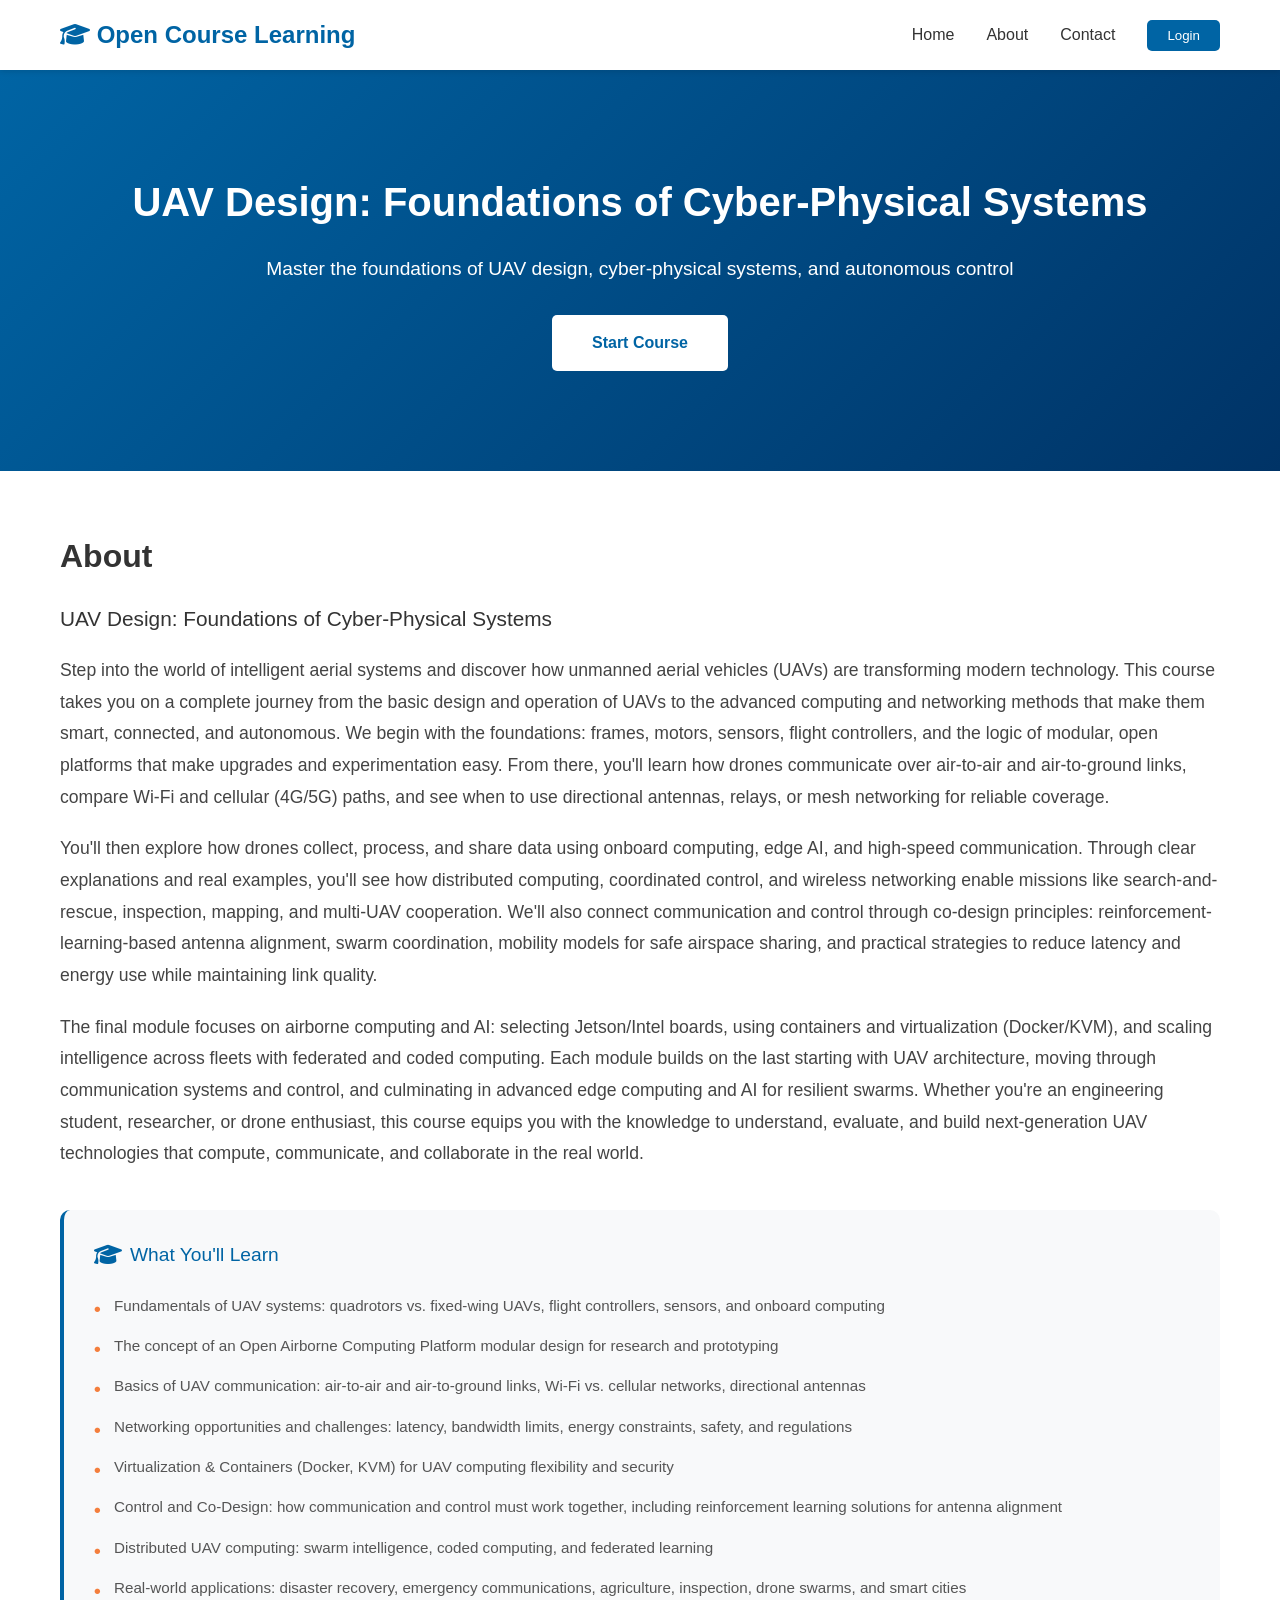
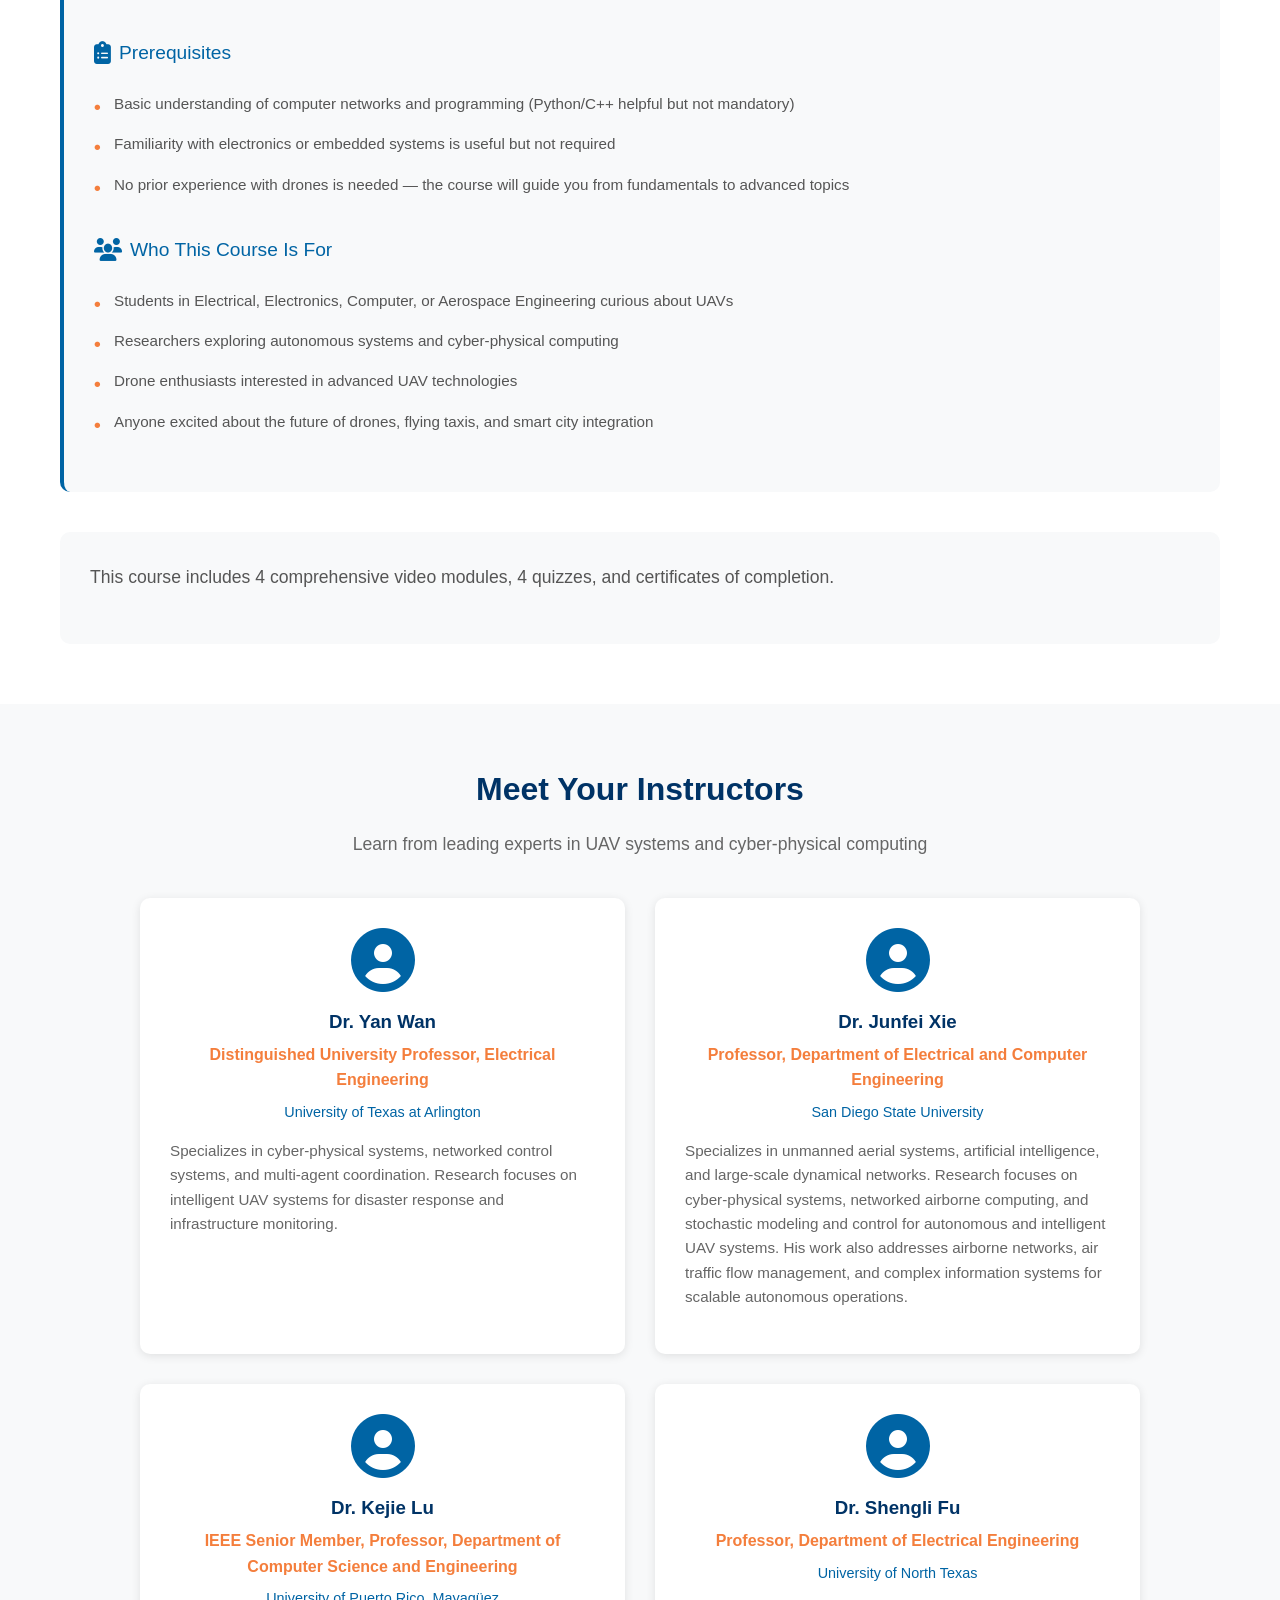
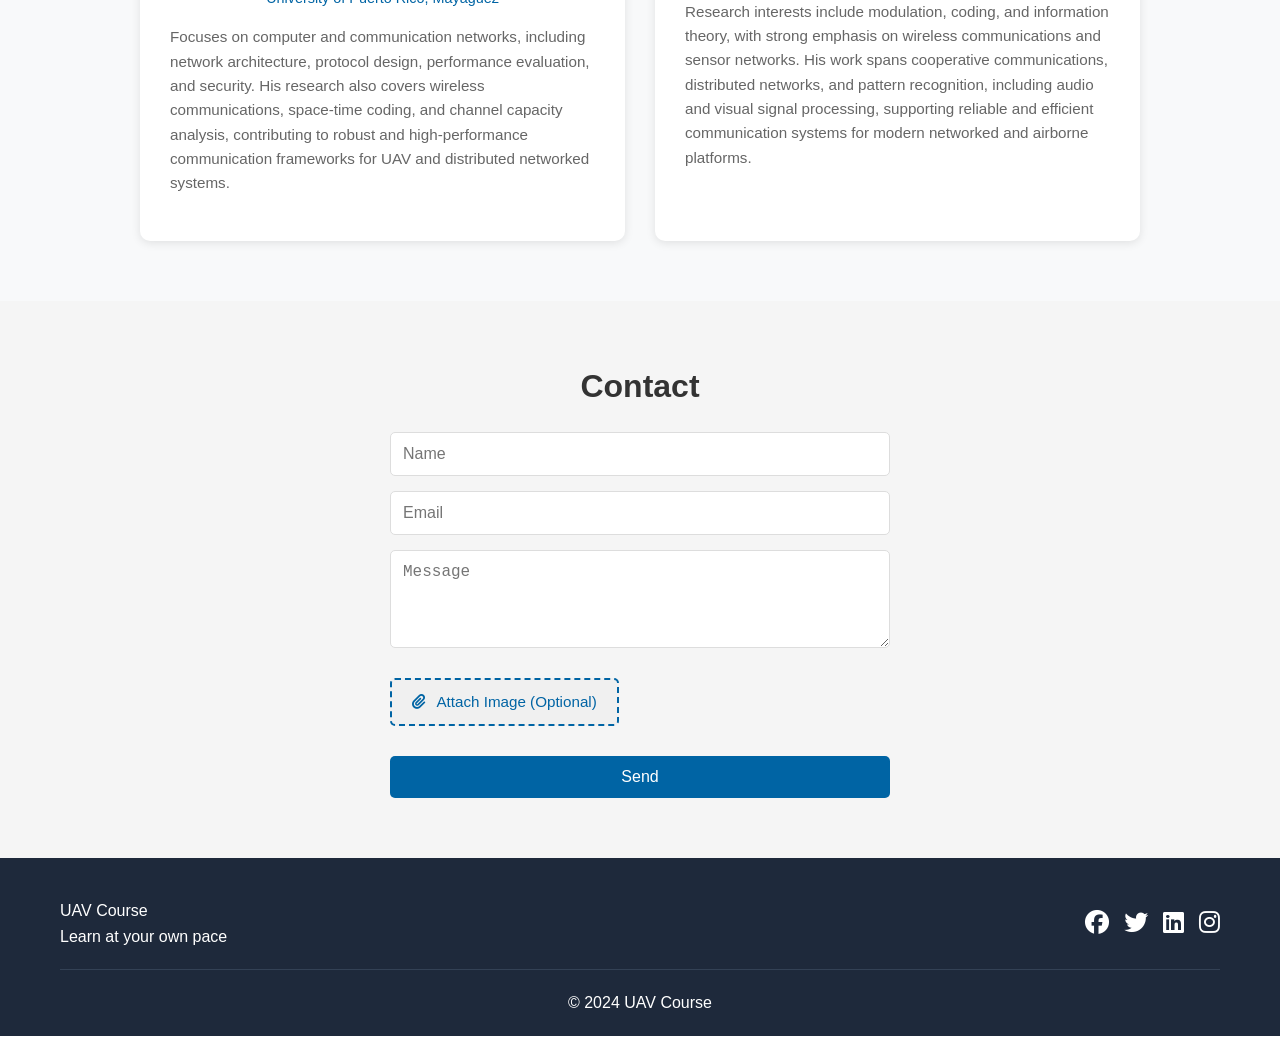
==== commit c054051d: "Update index.html" ====
--- a/index.html
+++ b/index.html
@@ -37,6 +37,8 @@
             <h2 style="text-align: left;">About</h2>
             <h3 style="text-align: left; font-weight: normal; font-size: 1.3rem; margin-bottom: 20px;">UAV Design: Foundations of Cyber-Physical Systems</h3>
             <p class="course-description" style="text-align: left;">Step into the world of intelligent aerial systems and discover how unmanned aerial vehicles (UAVs) are transforming modern technology. This course takes you on a complete journey from the basic design and operation of UAVs to the advanced computing and networking methods that make them smart, connected, and autonomous. We begin with the foundations: frames, motors, sensors, flight controllers, and the logic of modular, open platforms that make upgrades and experimentation easy. From there, you'll learn how drones communicate over air-to-air and air-to-ground links, compare Wi-Fi and cellular (4G/5G) paths, and see when to use directional antennas, relays, or mesh networking for reliable coverage.</p>
+            
+            <p class="course-description" style="text-align: left;">You'll then explore how drones collect, process, and share data using onboard computing, edge AI, and high-speed communication. Through clear explanations and real examples, you'll see how distributed computing, coordinated control, and wireless networking enable missions like search-and-rescue, inspection, mapping, and multi-UAV cooperation. We'll also connect communication and control through co-design principles: reinforcement-learning-based antenna alignment, swarm coordination, mobility models for safe airspace sharing, and practical strategies to reduce latency and energy use while maintaining link quality.</p>
             
             <p class="course-description" style="text-align: left;">The final module focuses on airborne computing and AI: selecting Jetson/Intel boards, using containers and virtualization (Docker/KVM), and scaling intelligence across fleets with federated and coded computing. Each module builds on the last starting with UAV architecture, moving through communication systems and control, and culminating in advanced edge computing and AI for resilient swarms. Whether you're an engineering student, researcher, or drone enthusiast, this course equips you with the knowledge to understand, evaluate, and build next-generation UAV technologies that compute, communicate, and collaborate in the real world.</p>
             
@@ -72,7 +74,7 @@
             </div>
             
             <div class="course-features">
-                <p class="features-note">This course includes four comprehensive video modules, quizzes associated with each module, and certificates of completion for the modules you have completed.</p>
+                <p class="features-note">This course includes 4 comprehensive video modules, 4 quizzes, and certificates of completion.</p>
             </div>
         </div>
     </section>
@@ -90,7 +92,7 @@
                     <h3>Dr. Yan Wan</h3>
                     <p class="instructor-title">Distinguished University Professor, Electrical Engineering</p>
                     <p class="instructor-university">University of Texas at Arlington</p>
-                    <p class="instructor-bio">Specializing in cyber-physical systems, large-scale dynamical networks, decentralized and learning-based control, networking, uncertainty analysis, and algebraic graph theory, with applications to urban aerial mobility, autonomous driving, robotic networks, air traffic management, and edge computing.</p>
+                    <p class="instructor-bio">Specializes in cyber-physical systems, networked control systems, and multi-agent coordination. Research focuses on intelligent UAV systems for disaster response and infrastructure monitoring.</p>
                 </div>
                 <div class="instructor-card">
                     <div class="instructor-icon">
@@ -99,7 +101,7 @@
                     <h3>Dr. Junfei Xie</h3>
                     <p class="instructor-title">Professor, Department of Electrical and Computer Engineering</p>
                     <p class="instructor-university">San Diego State University</p>
-                    <p class="instructor-bio">Specializing in unmanned aerial systems, artificial intelligence, and large-scale dynamical networks. Research focuses on cyber-physical systems, networked airborne computing, and stochastic modeling and control for autonomous and intelligent UAV systems. His work also addresses airborne networks, air traffic flow management, and complex information systems for scalable autonomous operations.</p>
+                    <p class="instructor-bio">Specializes in unmanned aerial systems, artificial intelligence, and large-scale dynamical networks. Research focuses on cyber-physical systems, networked airborne computing, and stochastic modeling and control for autonomous and intelligent UAV systems. His work also addresses airborne networks, air traffic flow management, and complex information systems for scalable autonomous operations.</p>
                 </div>
                 <div class="instructor-card">
                     <div class="instructor-icon">
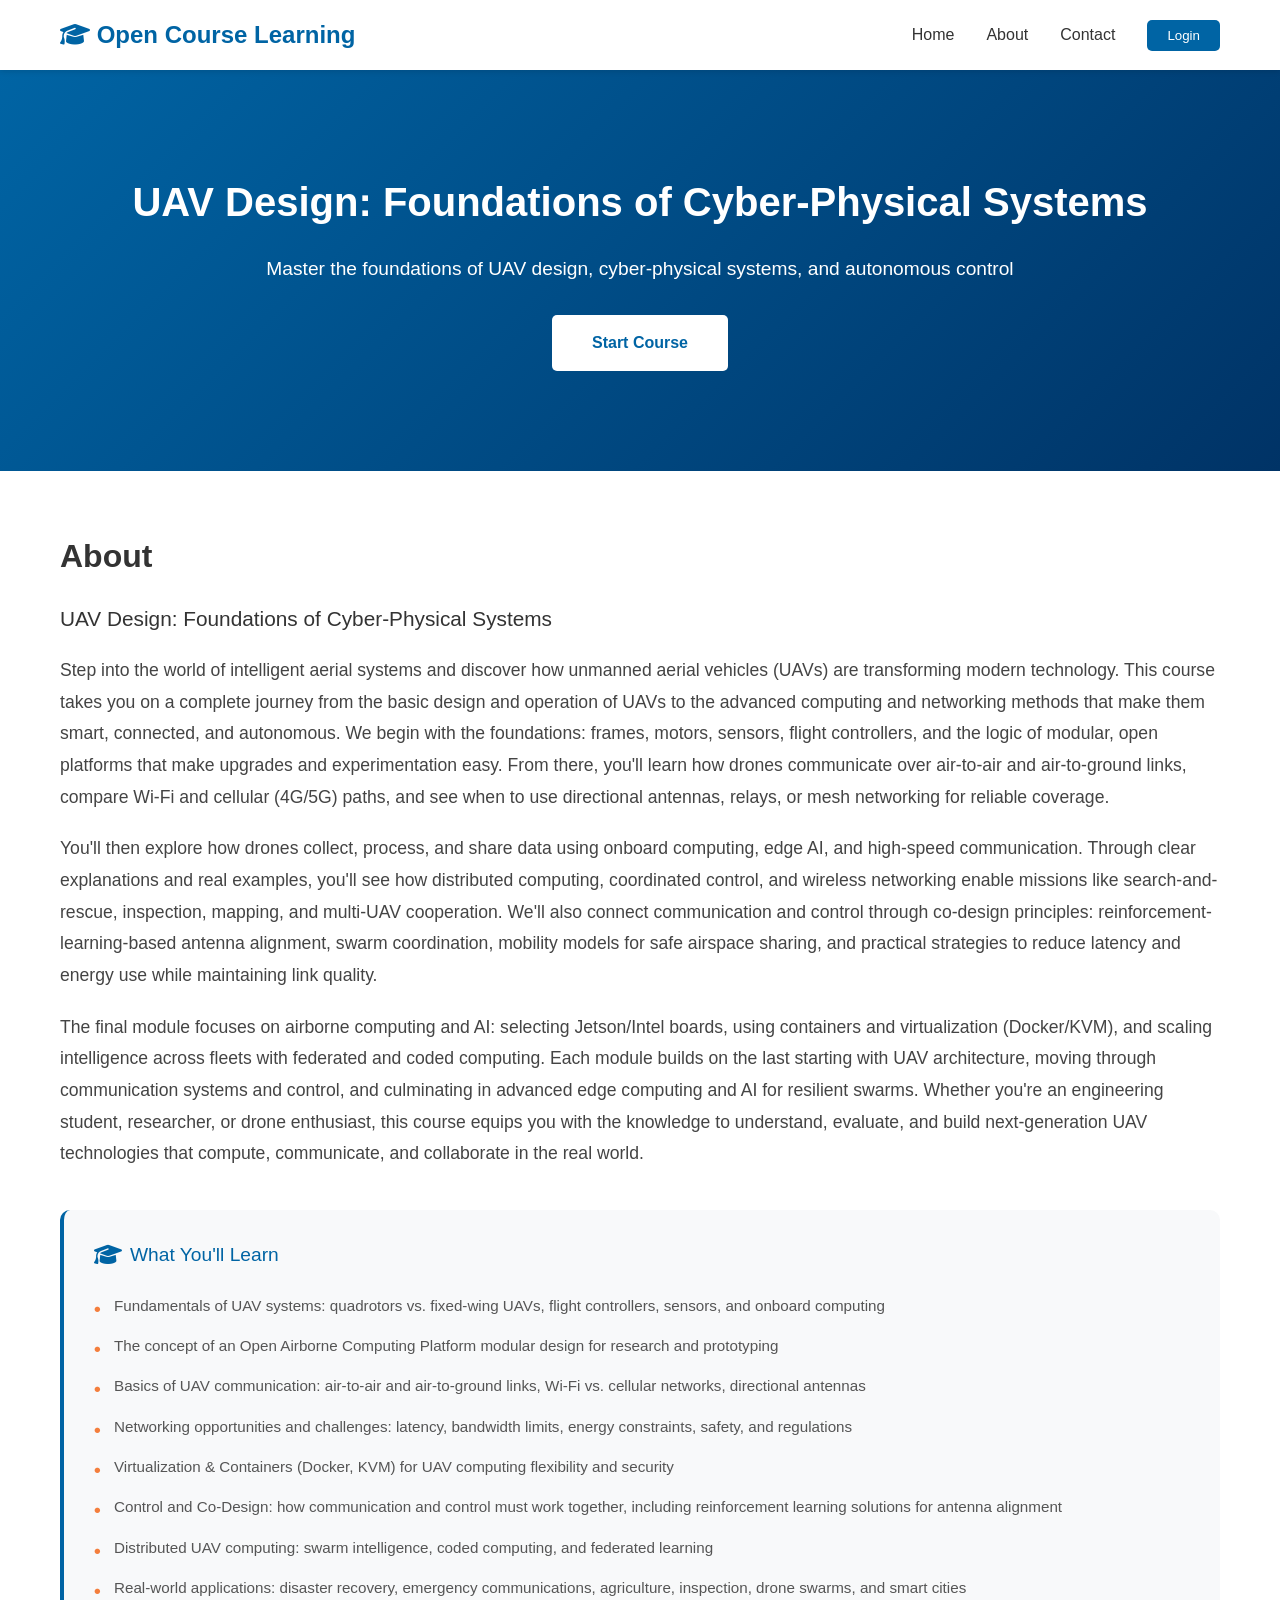
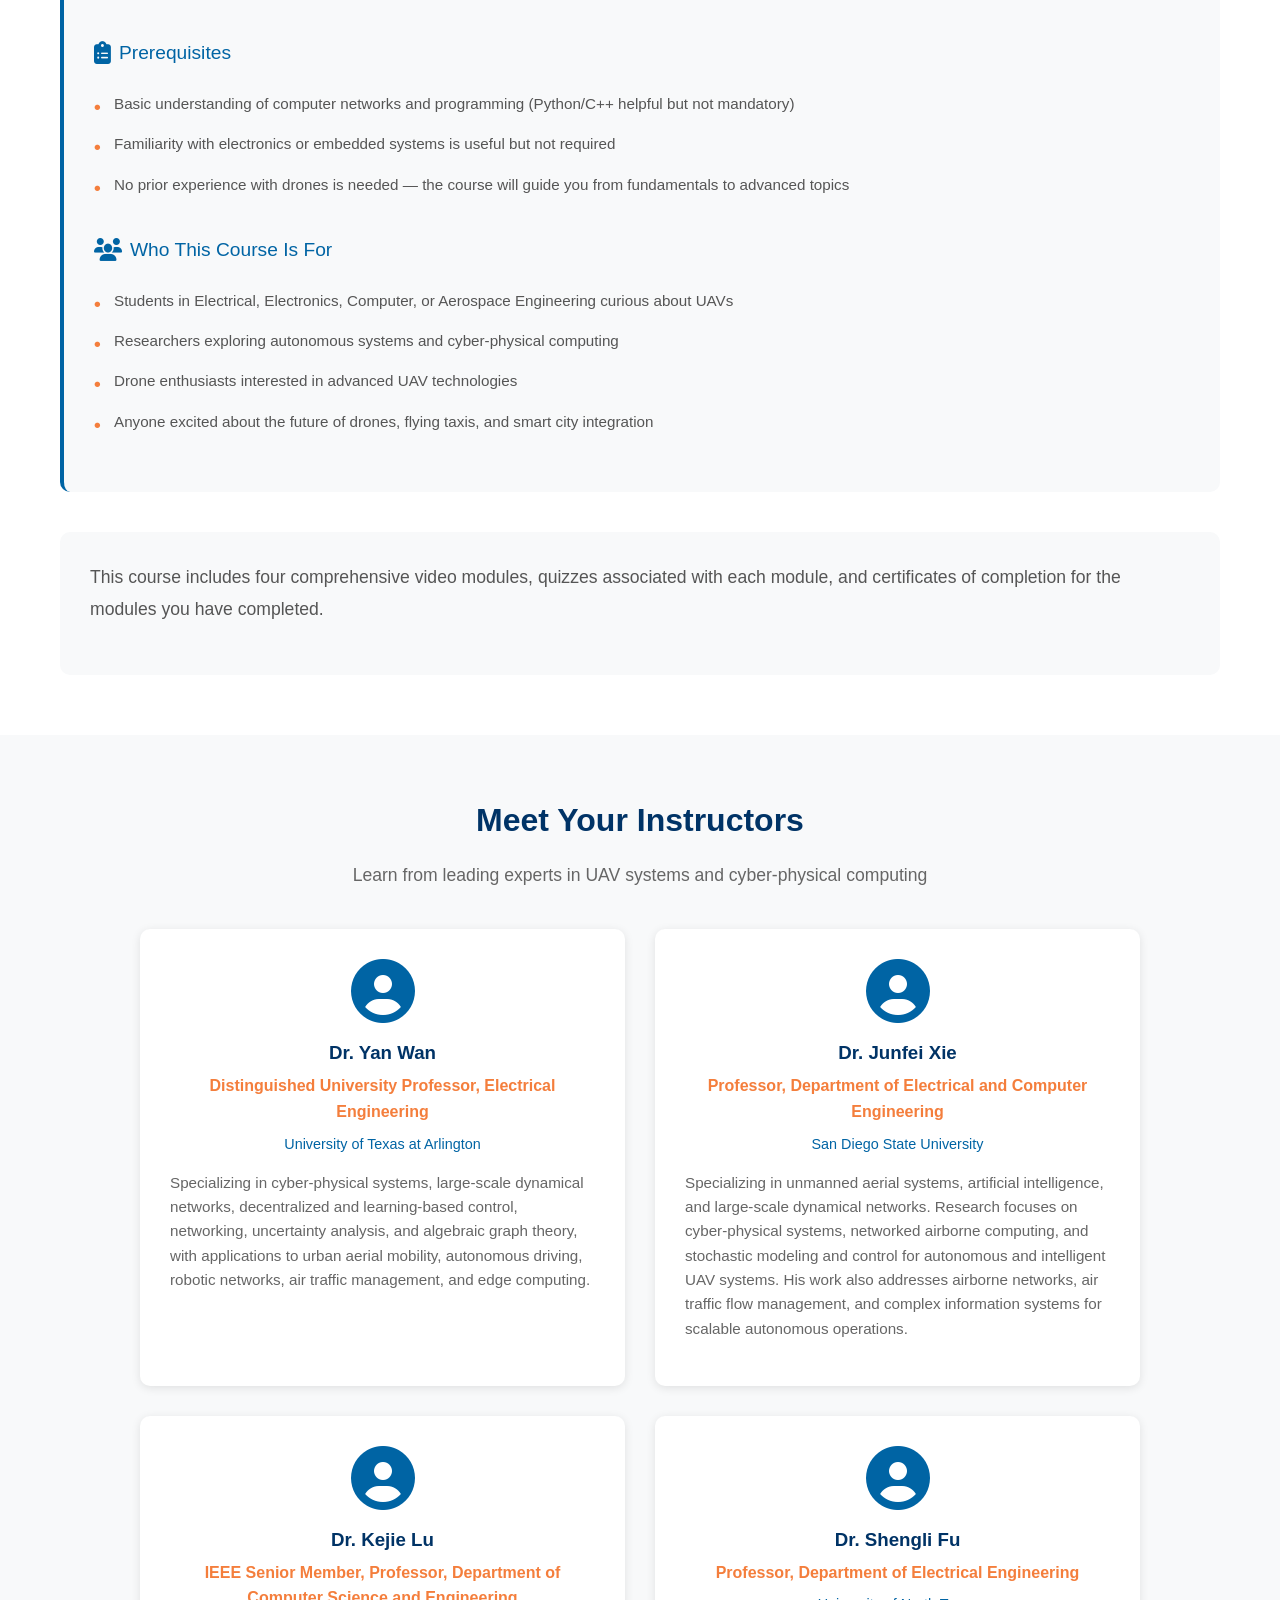
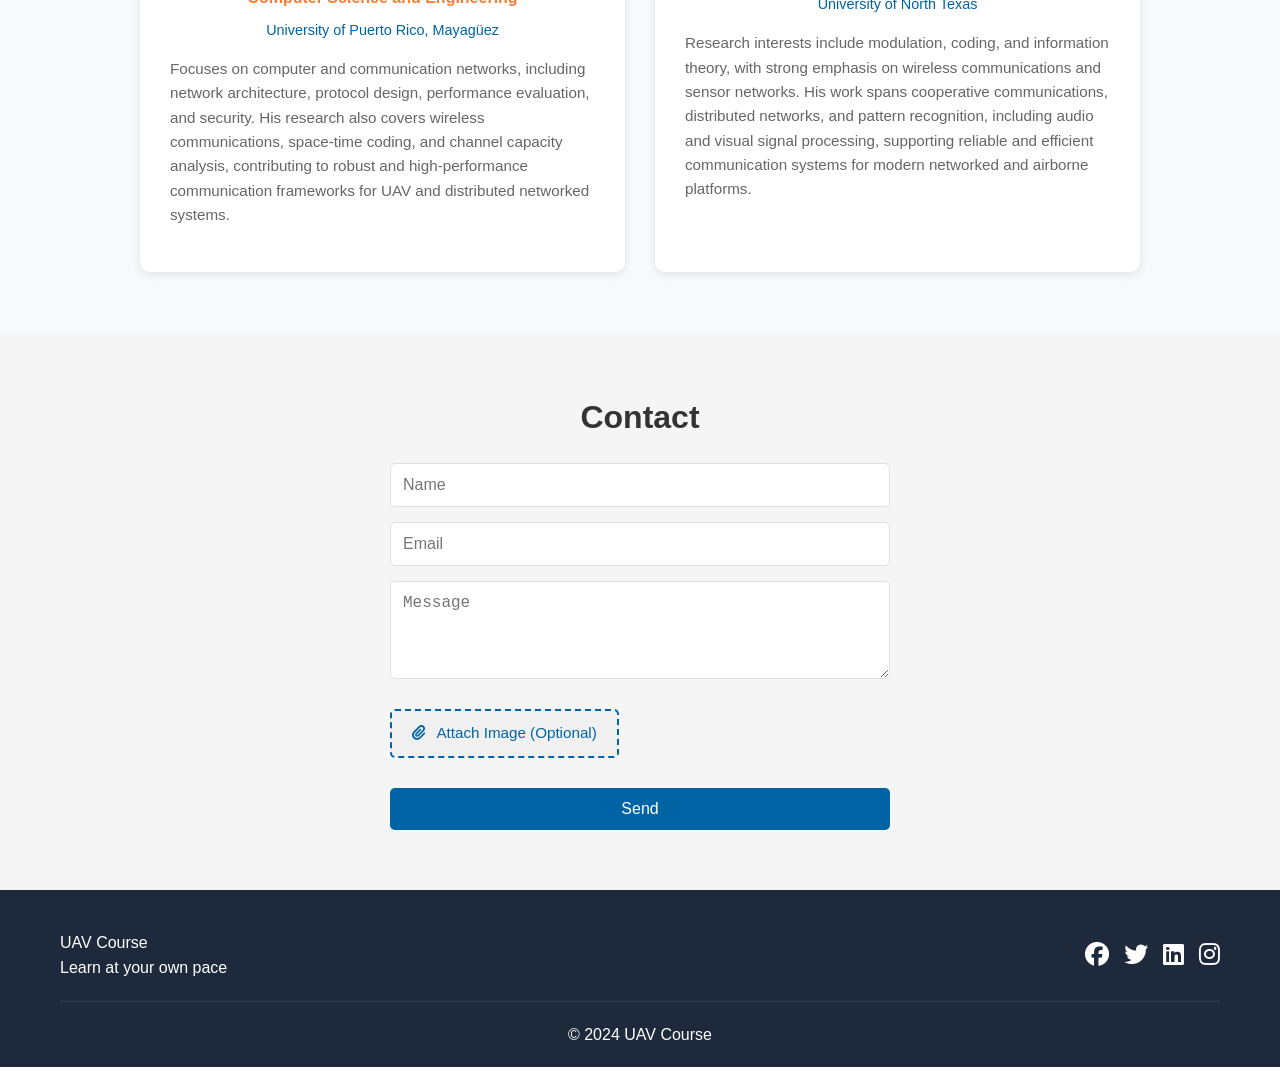
==== commit 1c1550e6: "Update index.html" ====
--- a/index.html
+++ b/index.html
@@ -74,7 +74,7 @@
             </div>
             
             <div class="course-features">
-                <p class="features-note">This course includes 4 comprehensive video modules, 4 quizzes, and certificates of completion.</p>
+                <p class="features-note">This course includes four comprehensive video modules, quizzes associated with each module, and certificates of completion for the modules you have completed.</p>
             </div>
         </div>
     </section>
@@ -92,7 +92,7 @@
                     <h3>Dr. Yan Wan</h3>
                     <p class="instructor-title">Distinguished University Professor, Electrical Engineering</p>
                     <p class="instructor-university">University of Texas at Arlington</p>
-                    <p class="instructor-bio">Specializes in cyber-physical systems, networked control systems, and multi-agent coordination. Research focuses on intelligent UAV systems for disaster response and infrastructure monitoring.</p>
+                    <p class="instructor-bio">Specializing in cyber-physical systems, large-scale dynamical networks, decentralized and learning-based control, networking, uncertainty analysis, and algebraic graph theory, with applications to urban aerial mobility, autonomous driving, robotic networks, air traffic management, and edge computing.</p>
                 </div>
                 <div class="instructor-card">
                     <div class="instructor-icon">
@@ -101,7 +101,7 @@
                     <h3>Dr. Junfei Xie</h3>
                     <p class="instructor-title">Professor, Department of Electrical and Computer Engineering</p>
                     <p class="instructor-university">San Diego State University</p>
-                    <p class="instructor-bio">Specializes in unmanned aerial systems, artificial intelligence, and large-scale dynamical networks. Research focuses on cyber-physical systems, networked airborne computing, and stochastic modeling and control for autonomous and intelligent UAV systems. His work also addresses airborne networks, air traffic flow management, and complex information systems for scalable autonomous operations.</p>
+                    <p class="instructor-bio">Specializing in unmanned aerial systems, artificial intelligence, and large-scale dynamical networks. Research focuses on cyber-physical systems, networked airborne computing, and stochastic modeling and control for autonomous and intelligent UAV systems. His work also addresses airborne networks, air traffic flow management, and complex information systems for scalable autonomous operations.</p>
                 </div>
                 <div class="instructor-card">
                     <div class="instructor-icon">
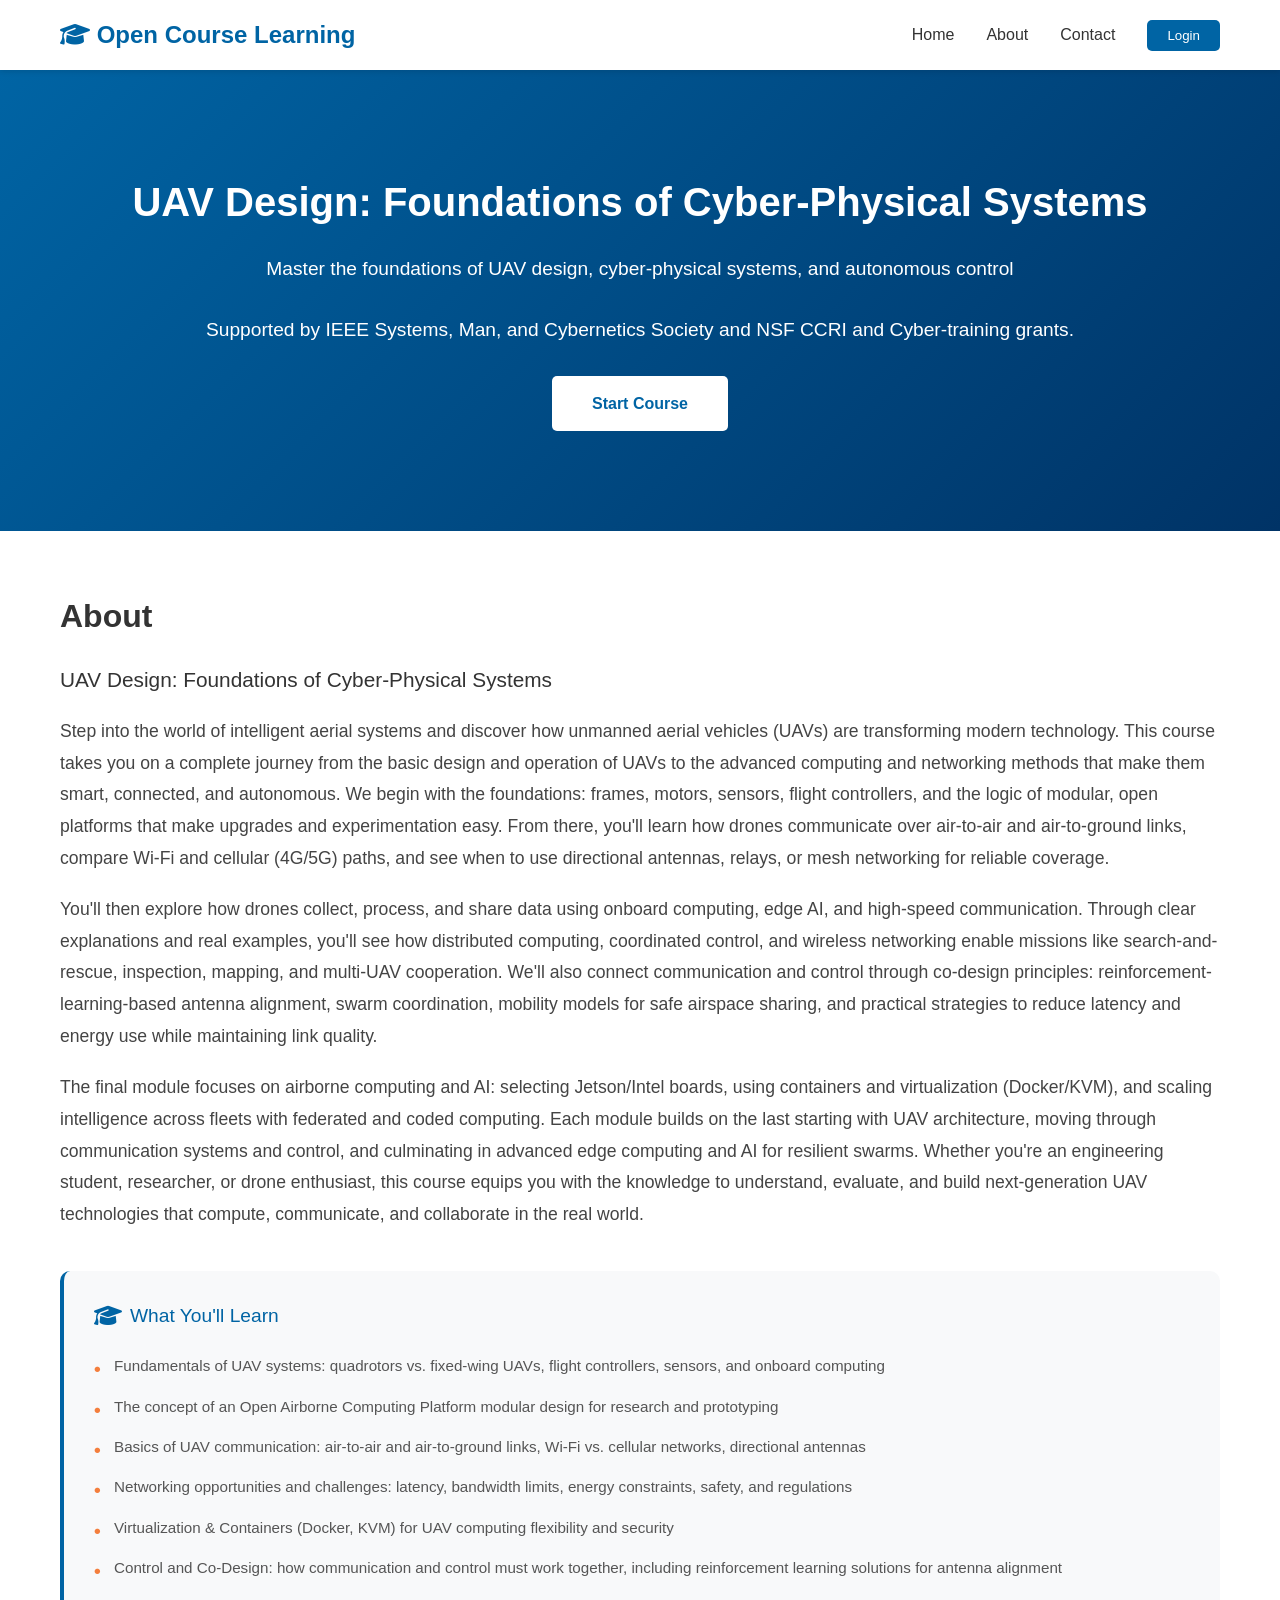
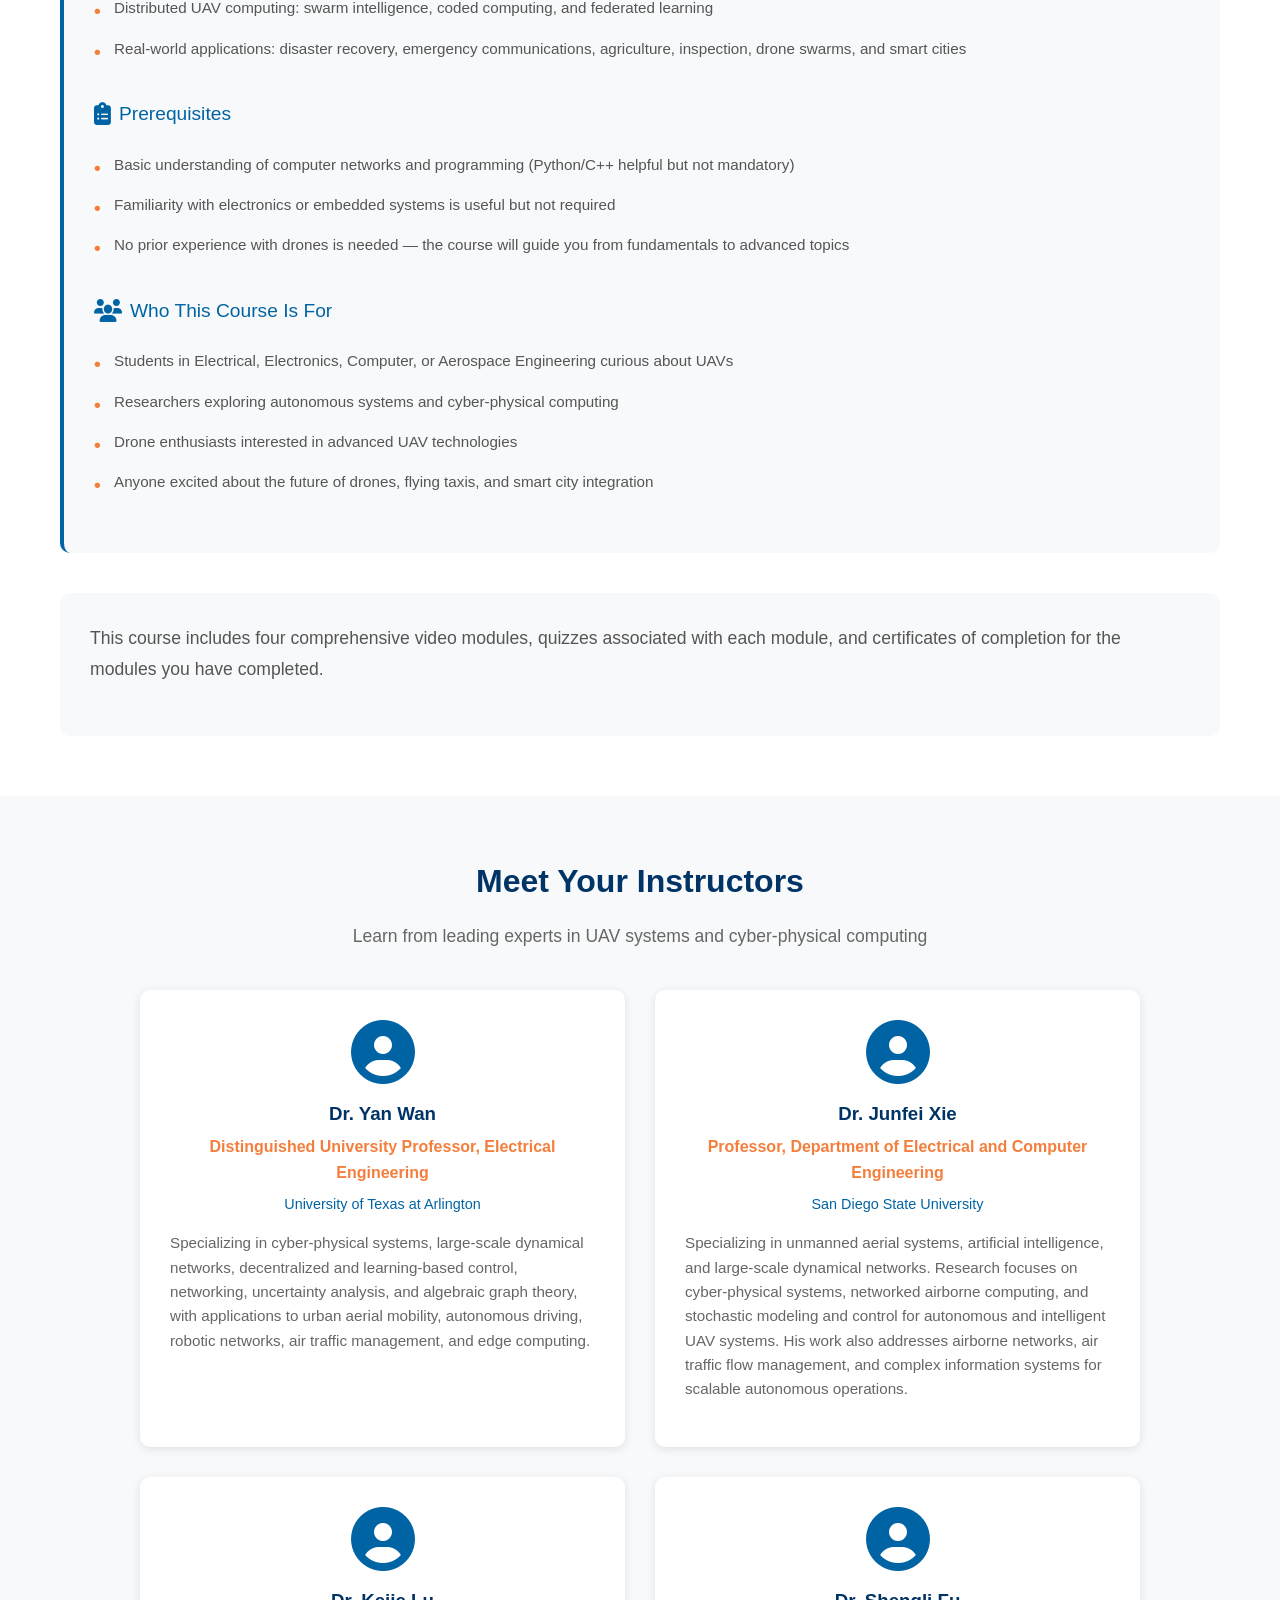
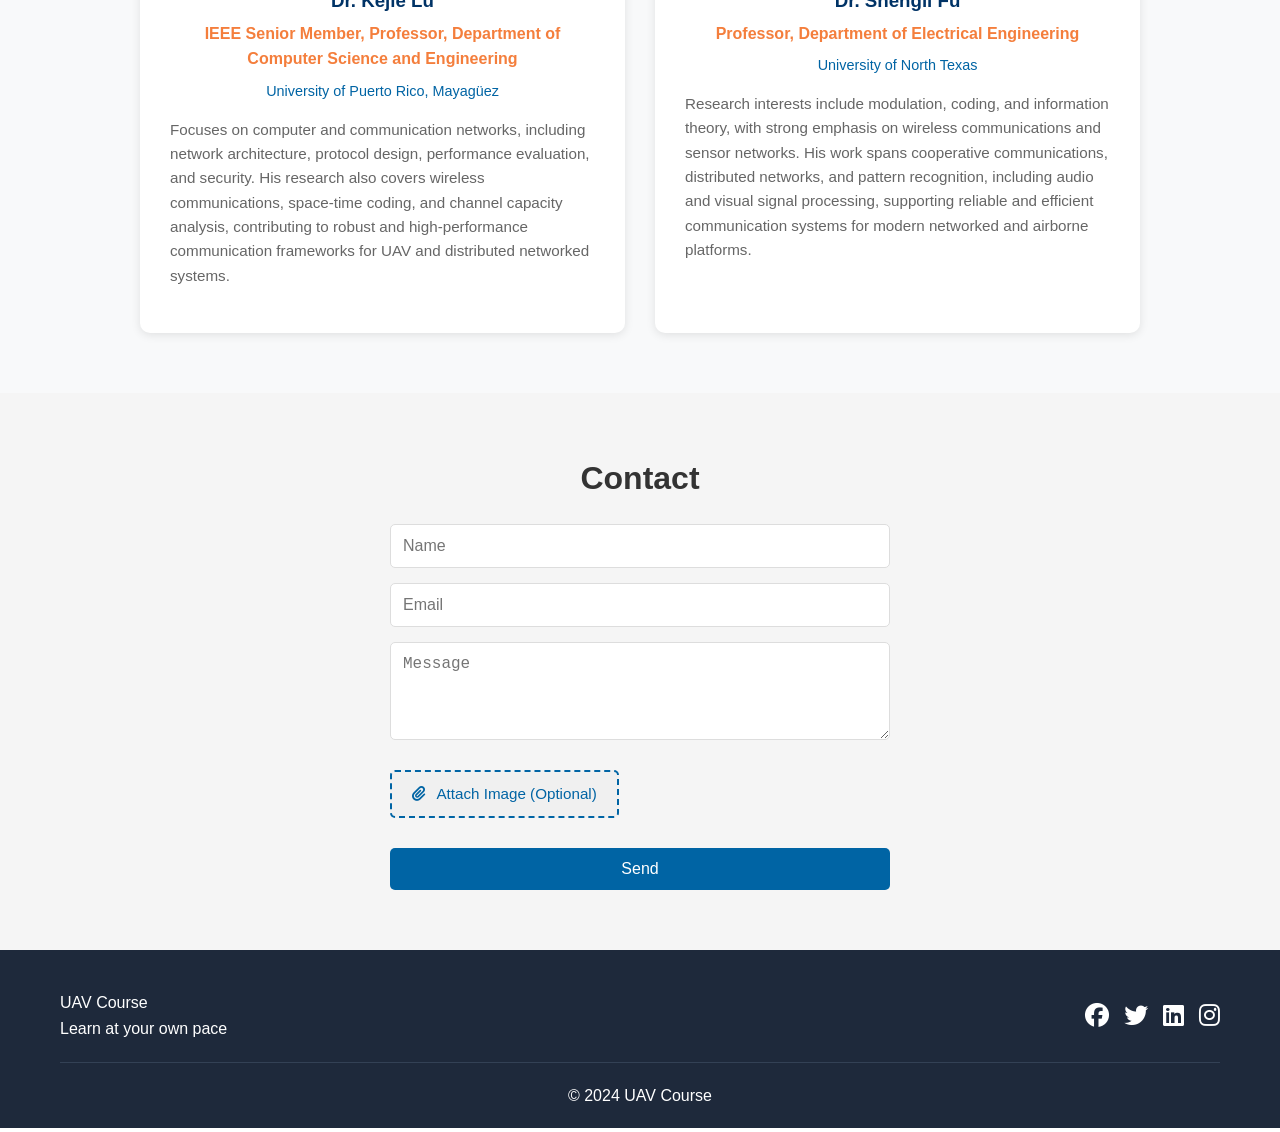
==== commit b05fd465: "Update index.html" ====
--- a/index.html
+++ b/index.html
@@ -28,6 +28,7 @@
     <section id="home" class="hero">
         <h1>UAV Design: Foundations of Cyber-Physical Systems</h1>
         <p>Master the foundations of UAV design, cyber-physical systems, and autonomous control</p>
+        <p>Supported by IEEE Systems, Man, and Cybernetics Society and NSF CCRI and Cyber-training grants.</p>
         <a href="course.html" class="start-btn">Start Course</a>
     </section>
 
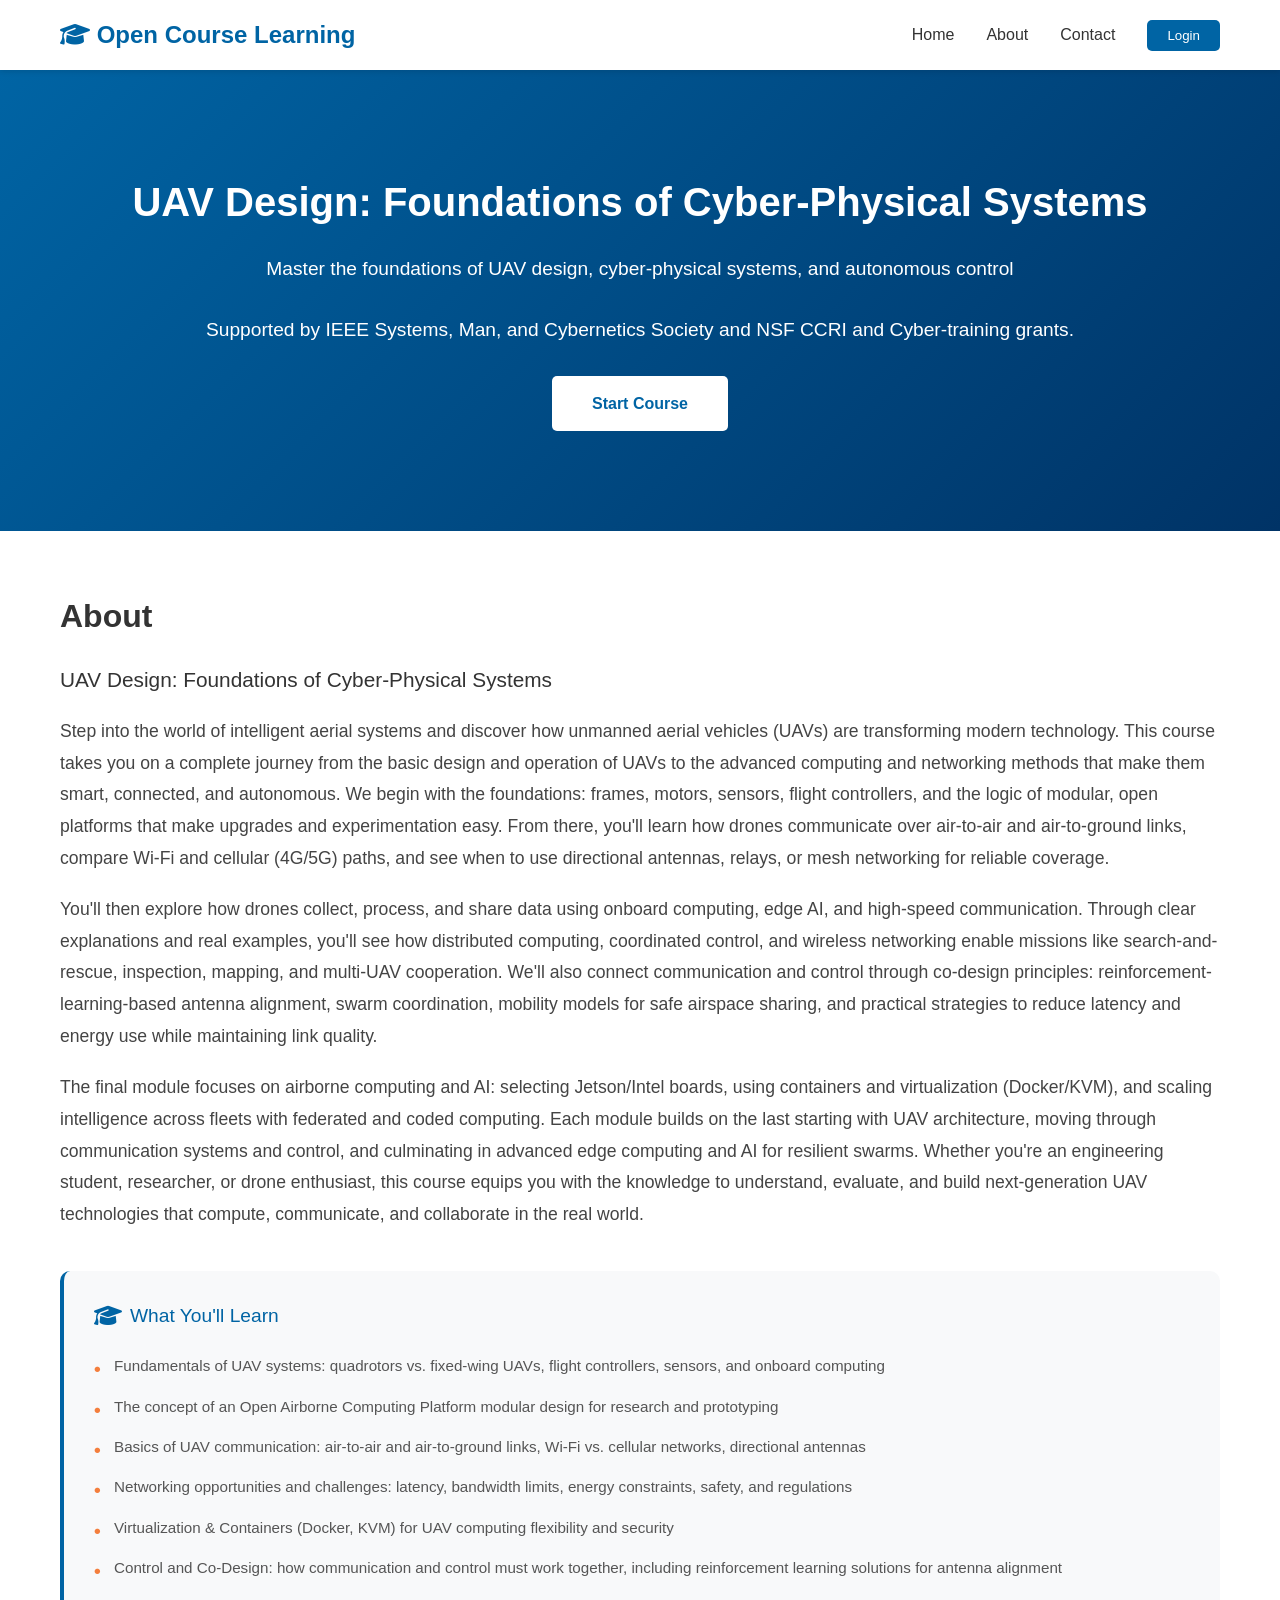
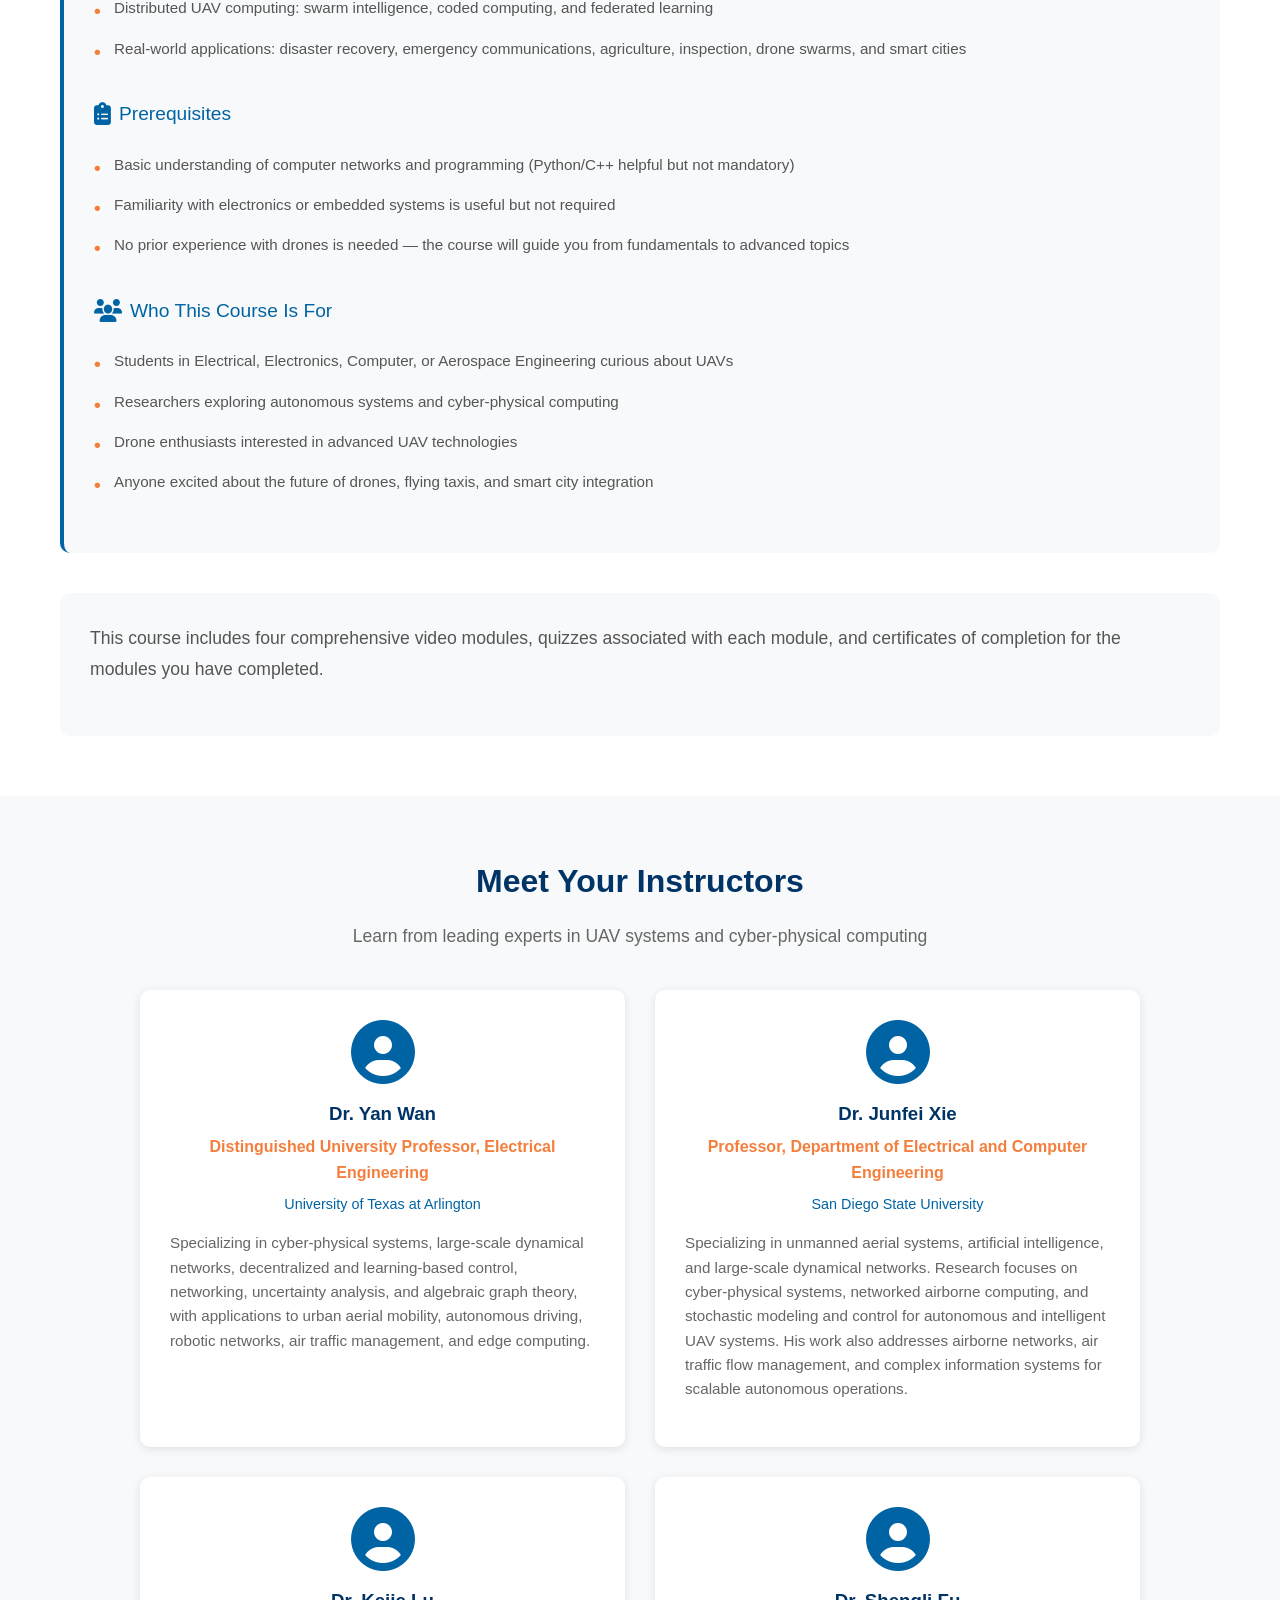
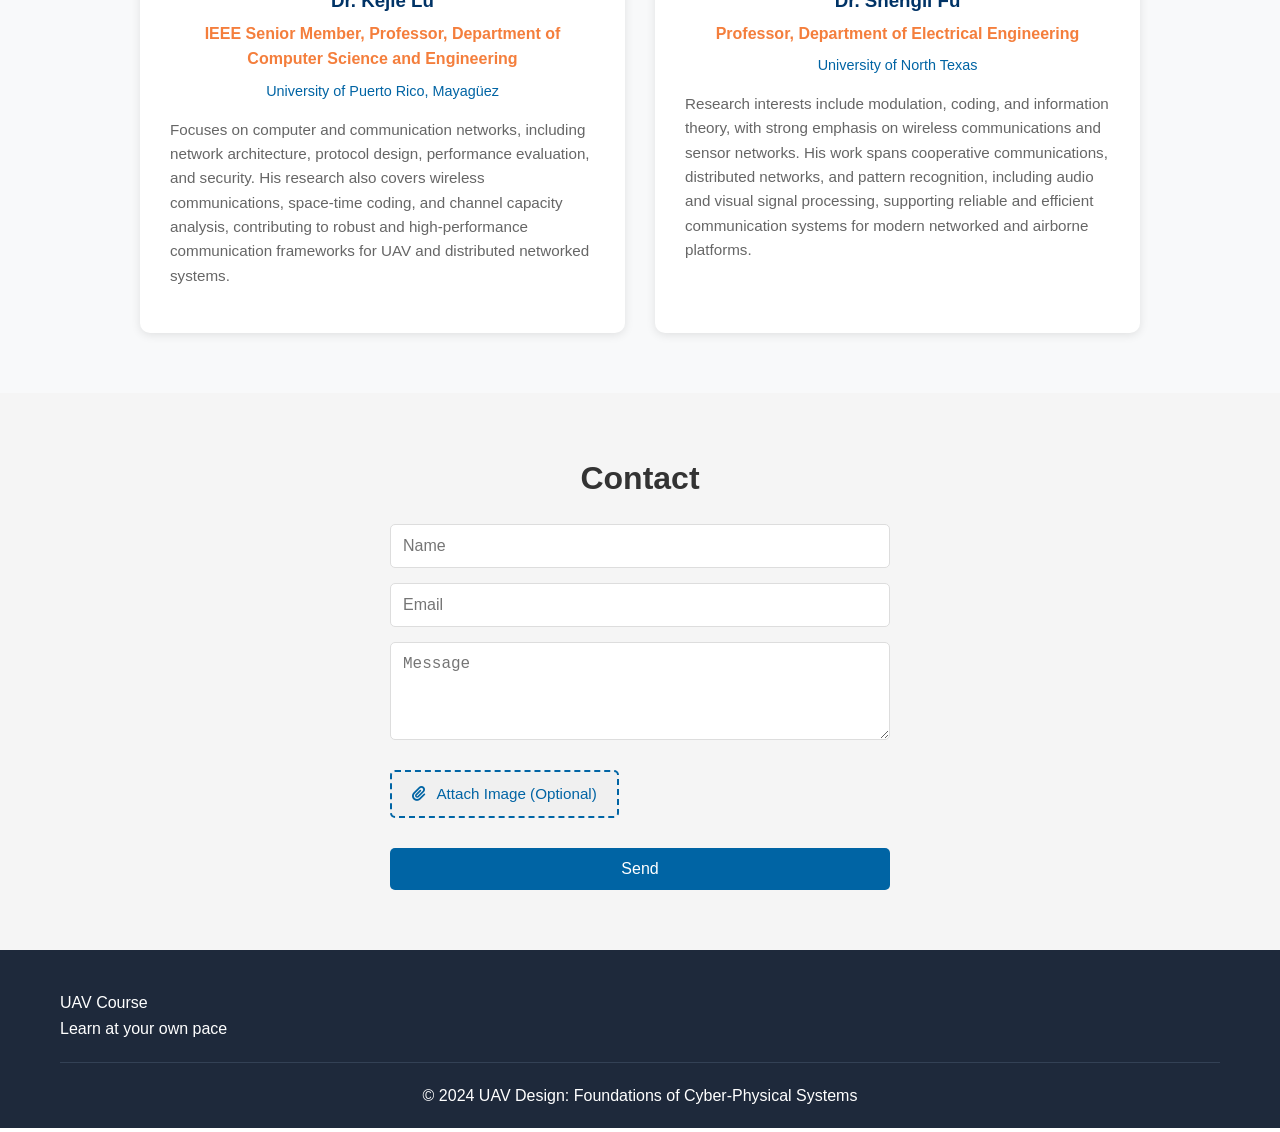
==== commit 62890202: "Update index.html" ====
--- a/index.html
+++ b/index.html
@@ -154,14 +154,8 @@
                     <p>UAV Course</p>
                     <p>Learn at your own pace</p>
                 </div>
-                <div class="social">
-                    <a href="#"><i class="fab fa-facebook"></i></a>
-                    <a href="#"><i class="fab fa-twitter"></i></a>
-                    <a href="#"><i class="fab fa-linkedin"></i></a>
-                    <a href="#"><i class="fab fa-instagram"></i></a>
-                </div>
-            </div>
-            <p class="copyright">© 2024 UAV Course</p>
+            </div>
+            <p class="copyright">© 2024 UAV Design: Foundations of Cyber-Physical Systems</p>
         </div>
     </footer>
 
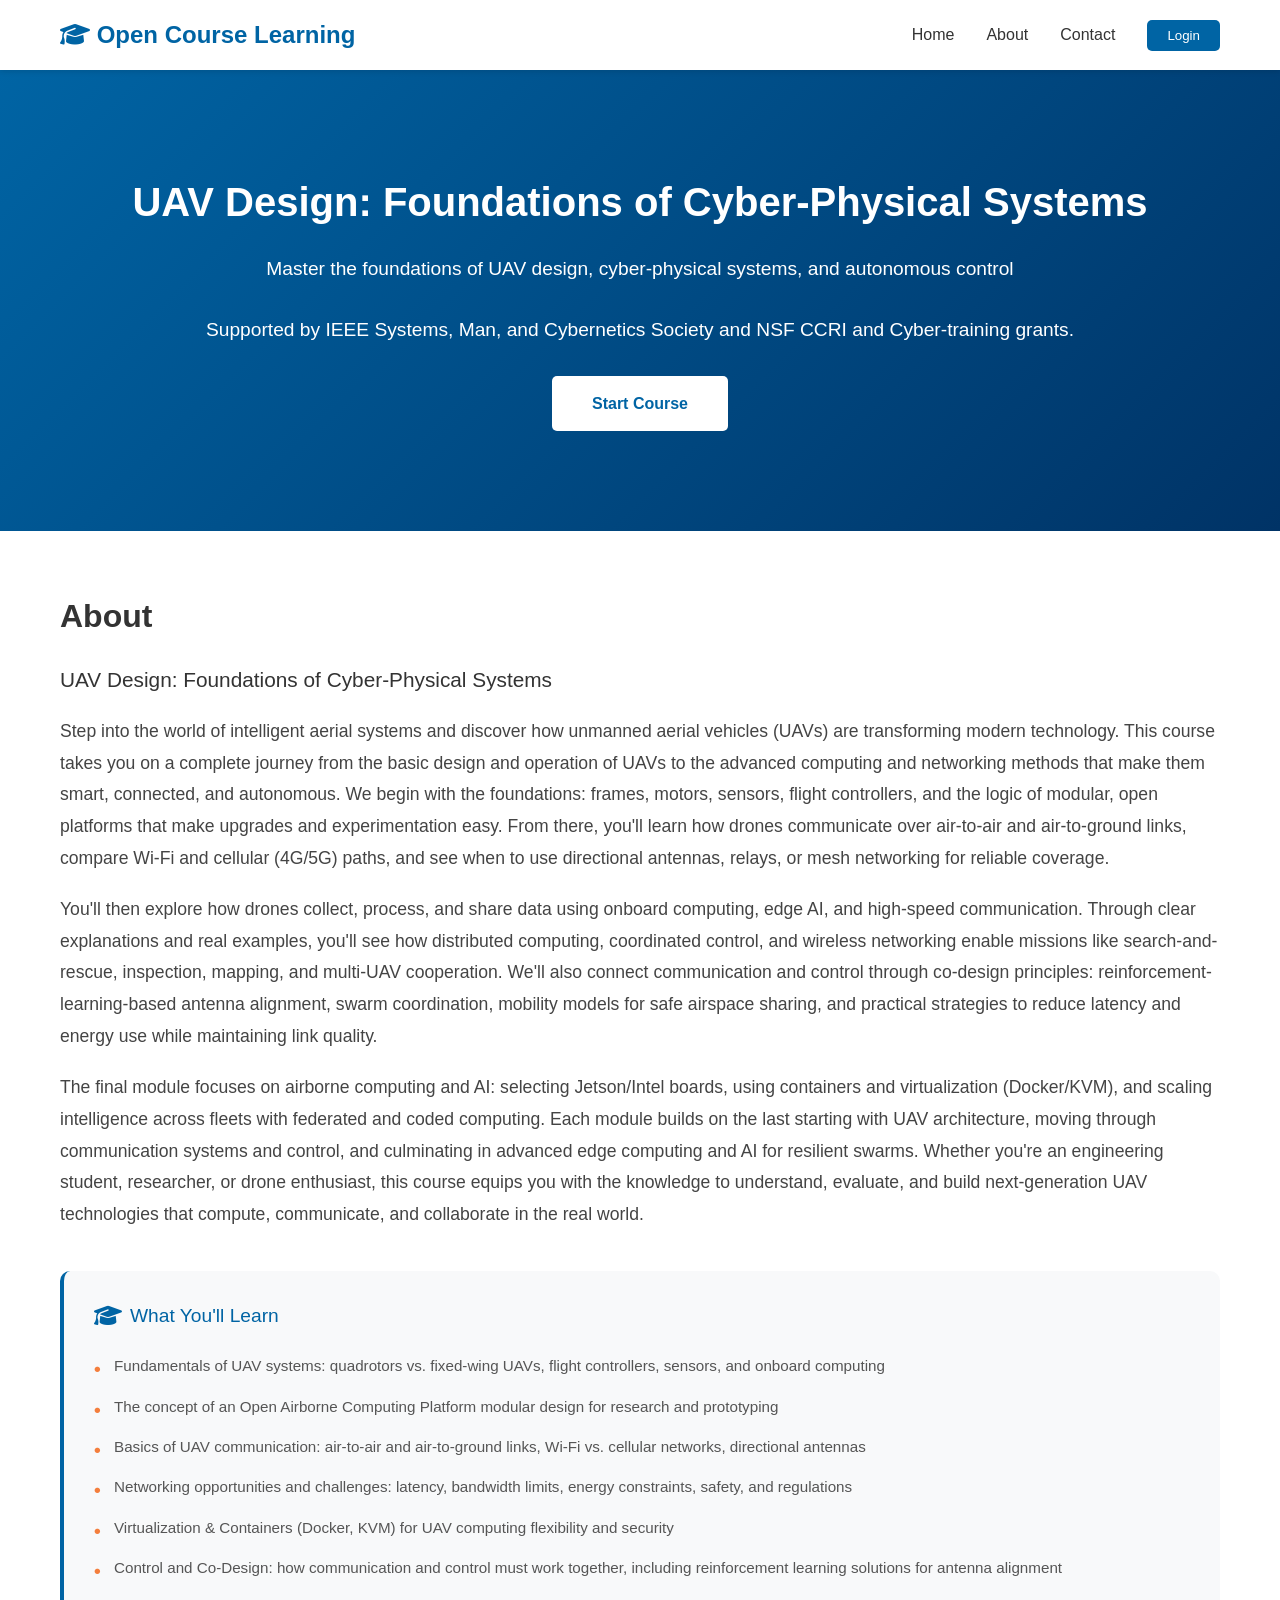
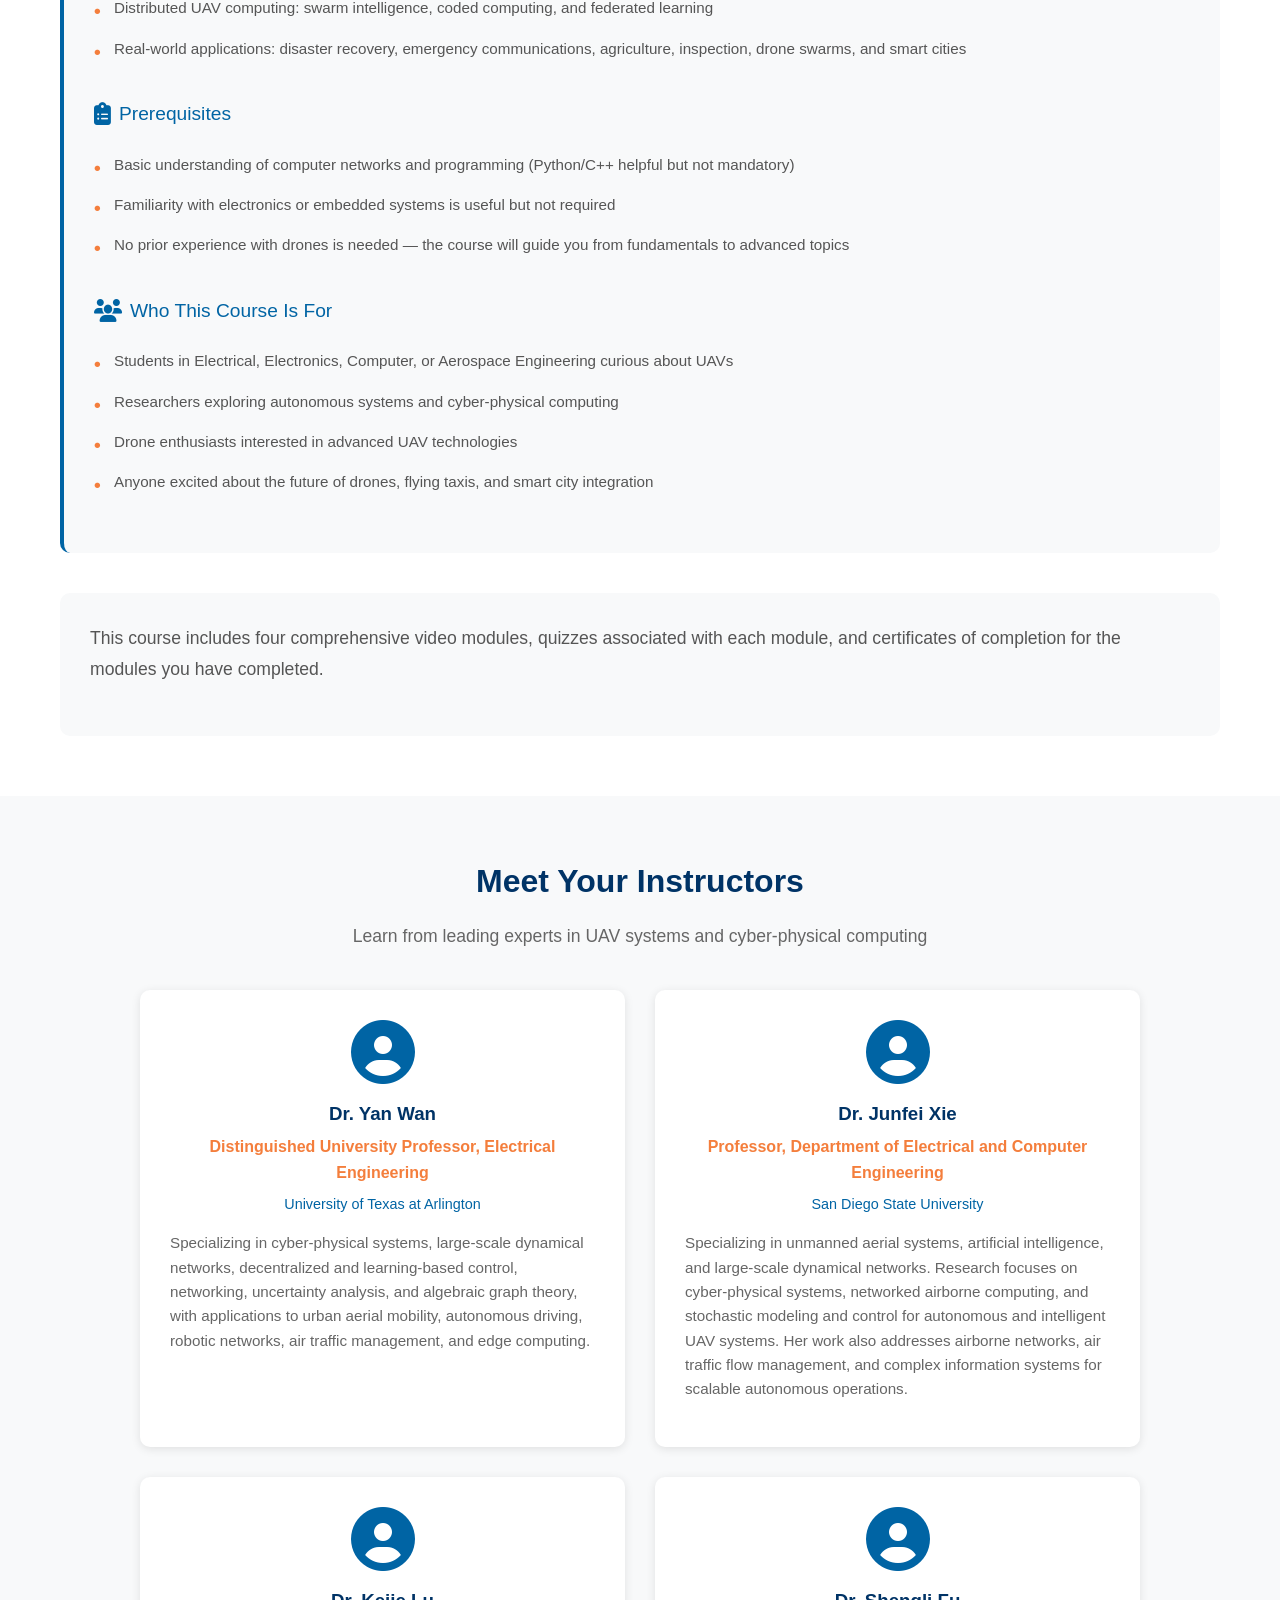
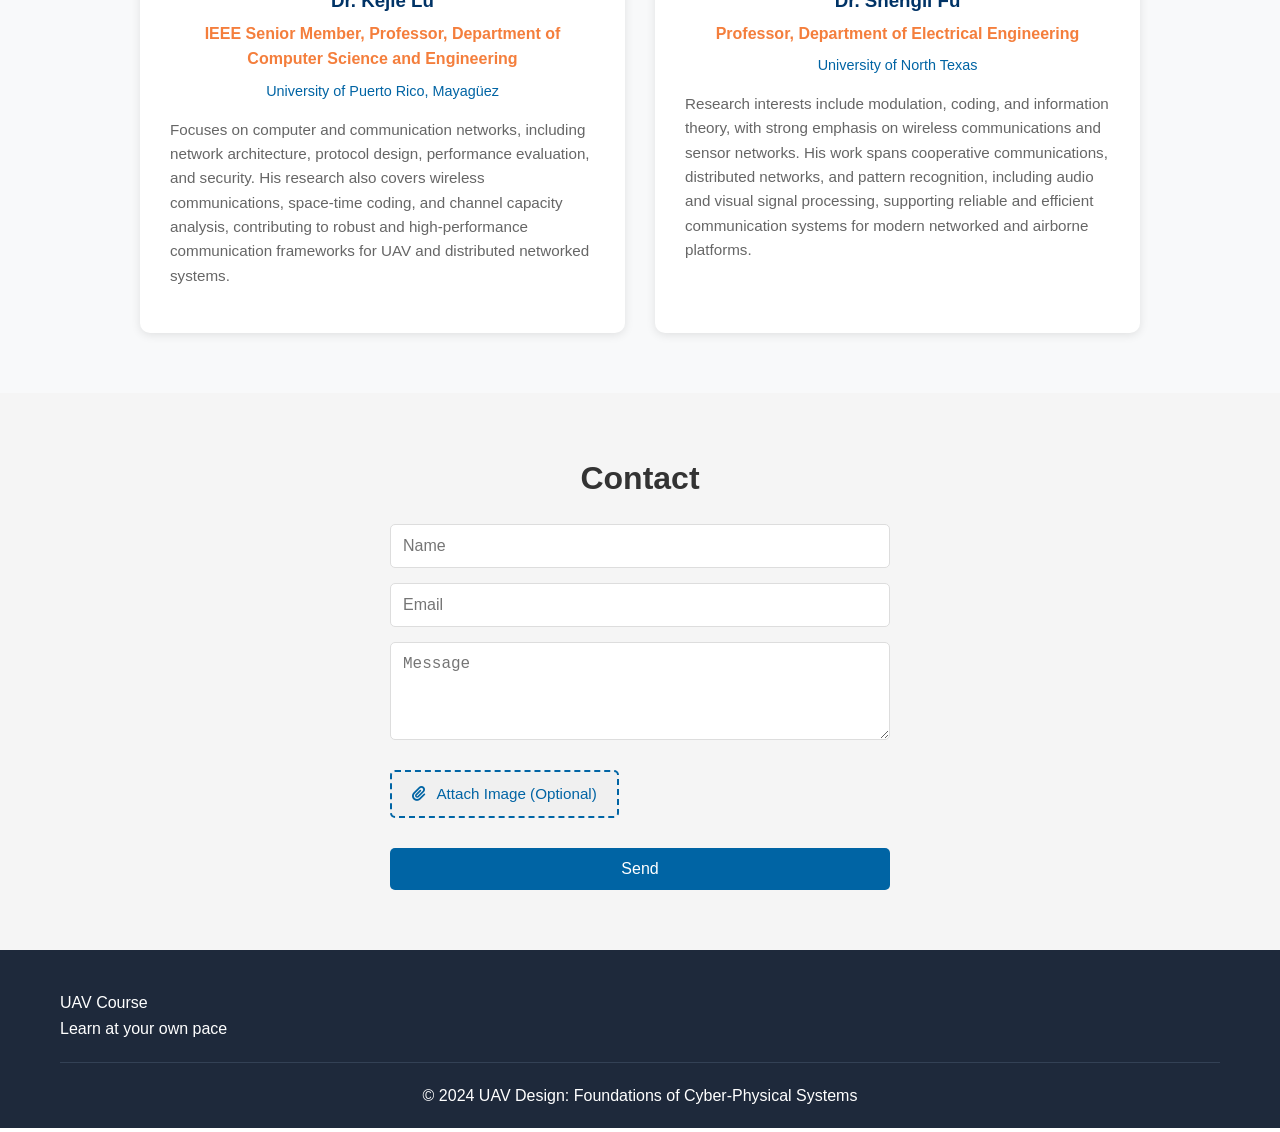
==== commit 64804628: "Update instructor bio to use 'Her' pronoun" ====
--- a/index.html
+++ b/index.html
@@ -102,7 +102,7 @@
                     <h3>Dr. Junfei Xie</h3>
                     <p class="instructor-title">Professor, Department of Electrical and Computer Engineering</p>
                     <p class="instructor-university">San Diego State University</p>
-                    <p class="instructor-bio">Specializing in unmanned aerial systems, artificial intelligence, and large-scale dynamical networks. Research focuses on cyber-physical systems, networked airborne computing, and stochastic modeling and control for autonomous and intelligent UAV systems. His work also addresses airborne networks, air traffic flow management, and complex information systems for scalable autonomous operations.</p>
+                    <p class="instructor-bio">Specializing in unmanned aerial systems, artificial intelligence, and large-scale dynamical networks. Research focuses on cyber-physical systems, networked airborne computing, and stochastic modeling and control for autonomous and intelligent UAV systems. Her work also addresses airborne networks, air traffic flow management, and complex information systems for scalable autonomous operations.</p>
                 </div>
                 <div class="instructor-card">
                     <div class="instructor-icon">
